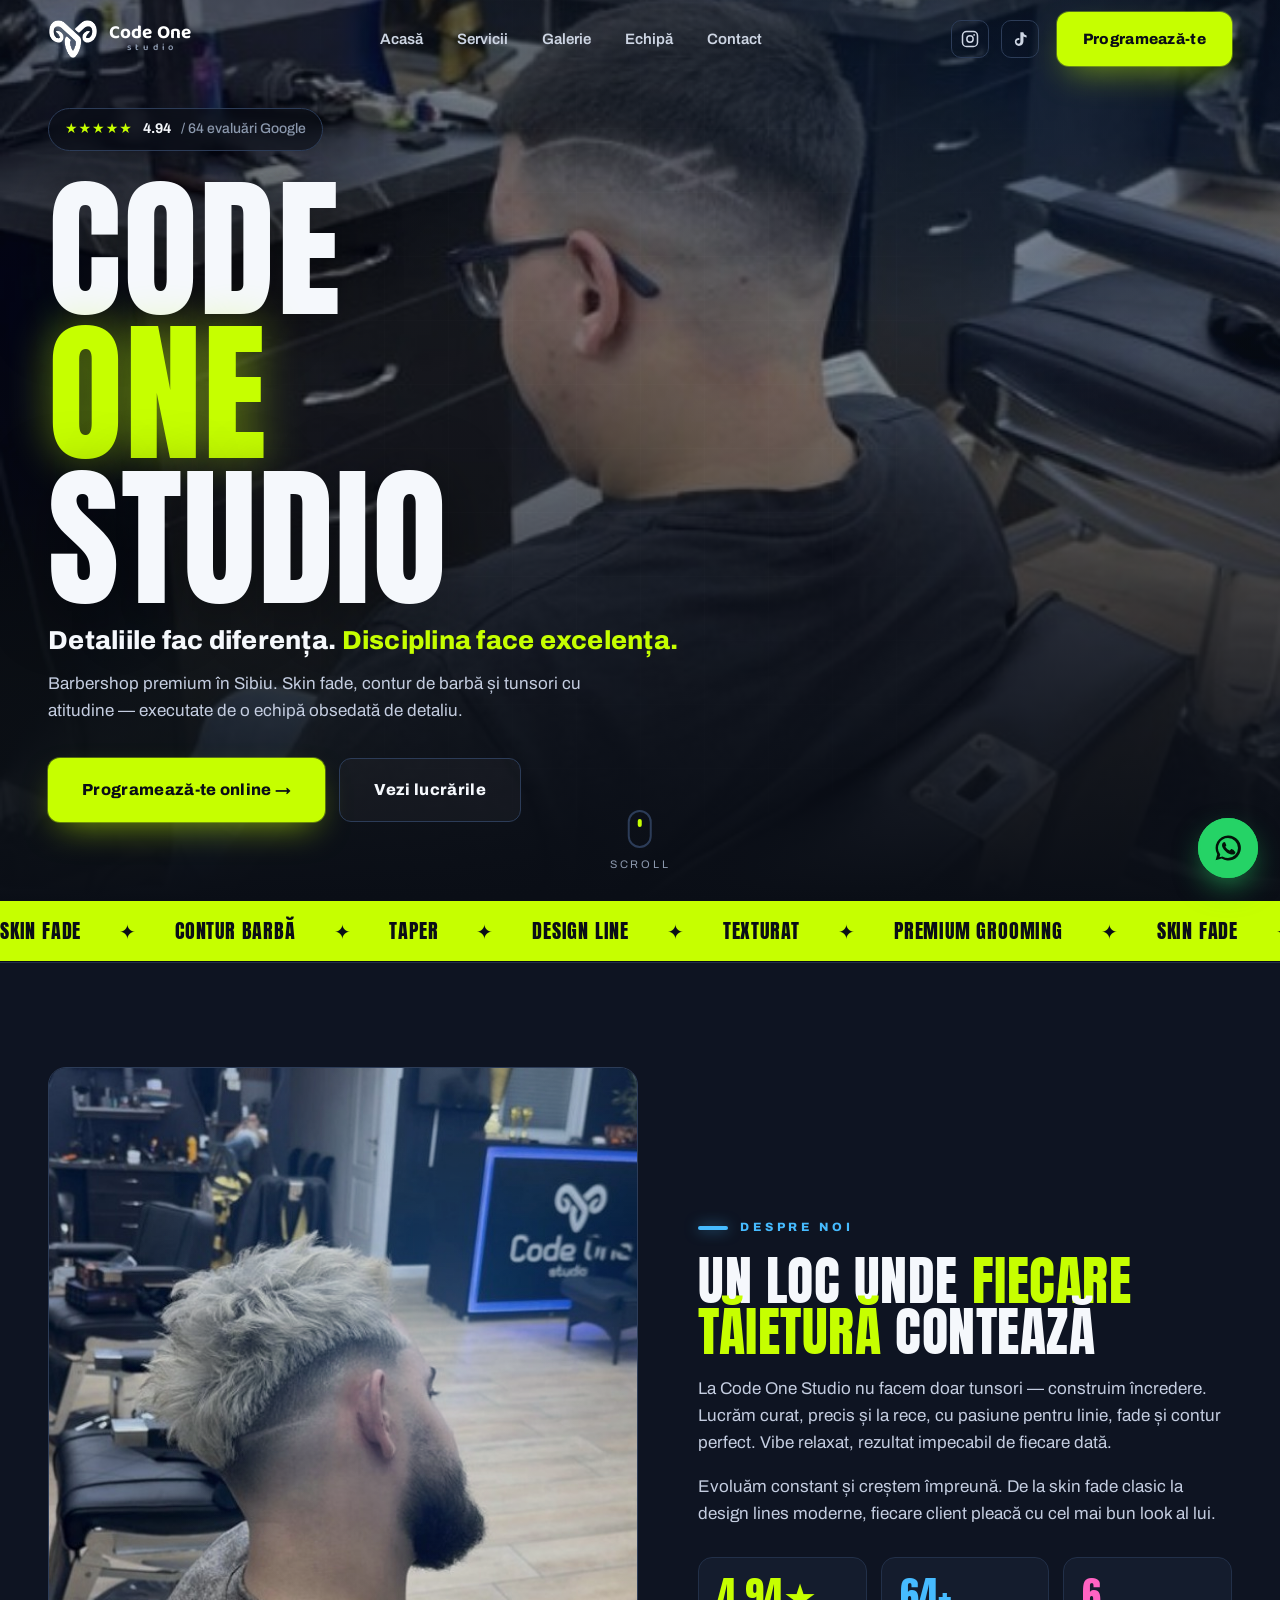
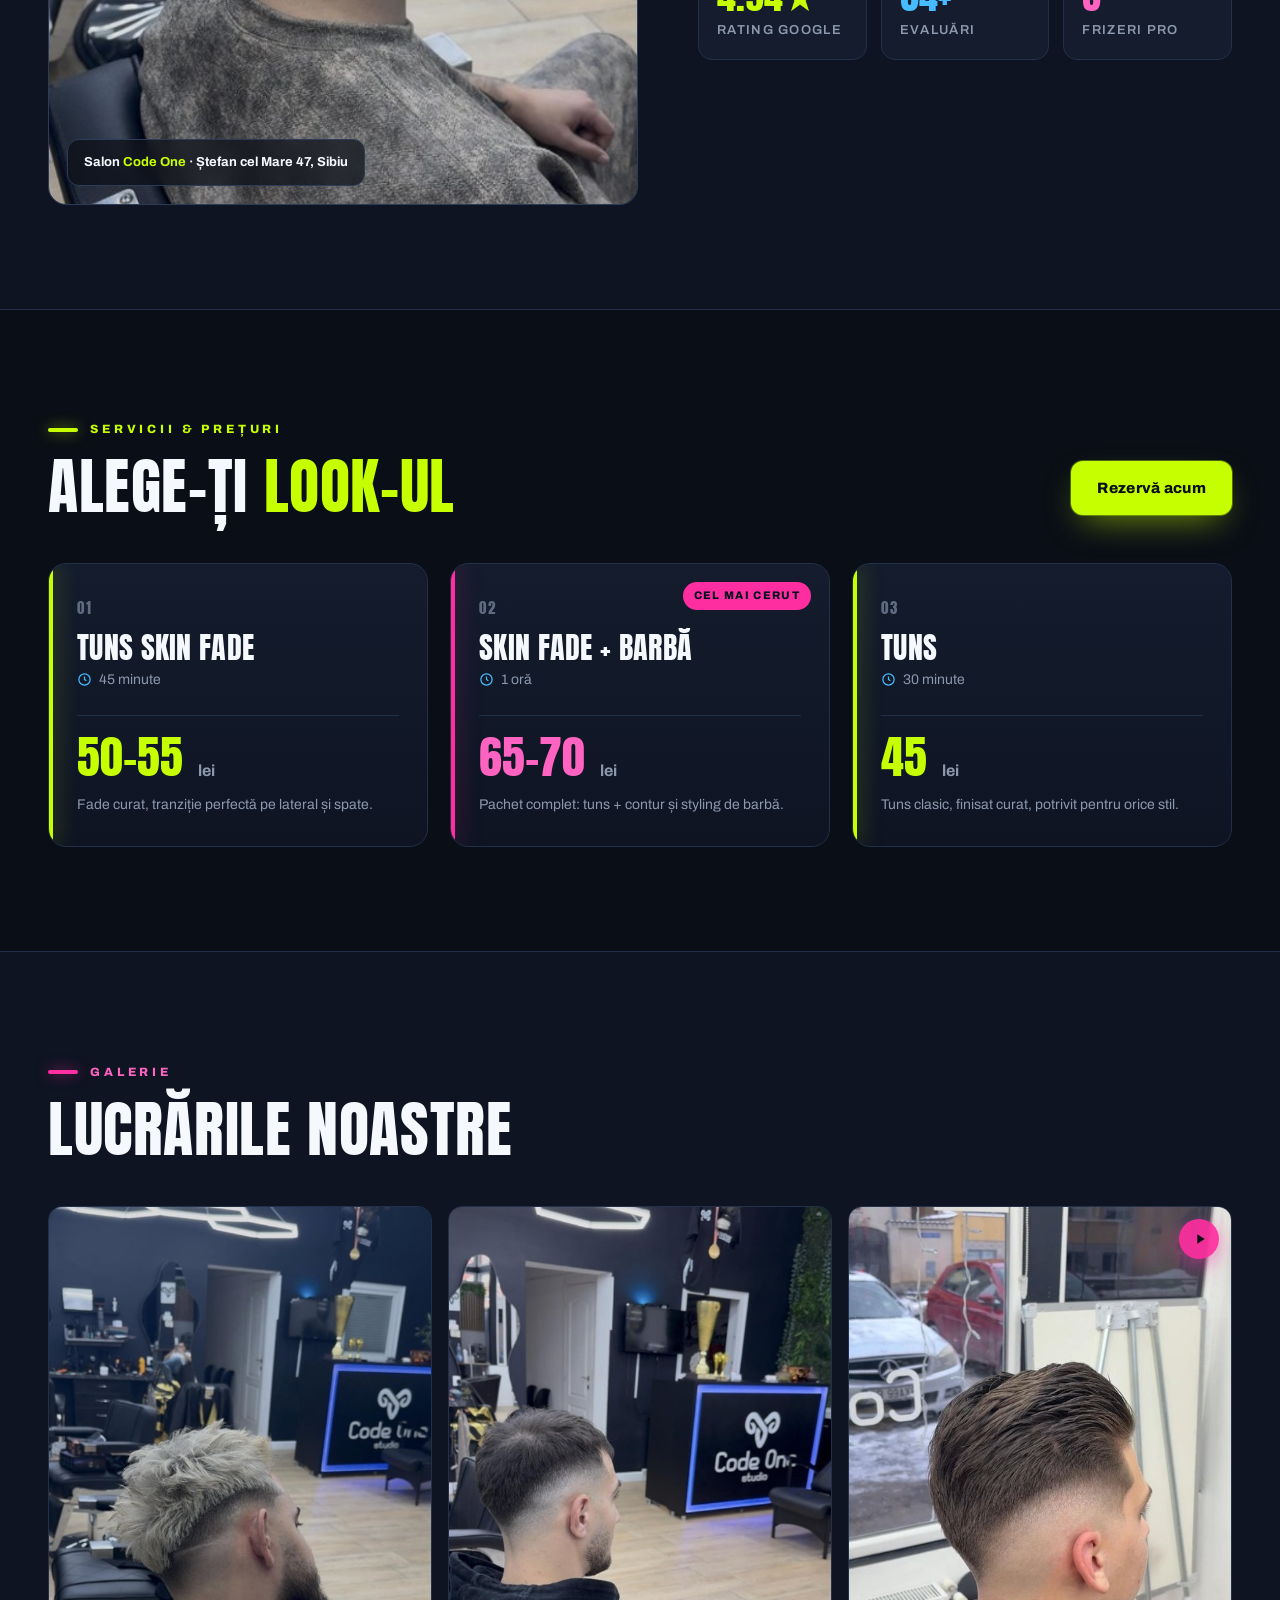
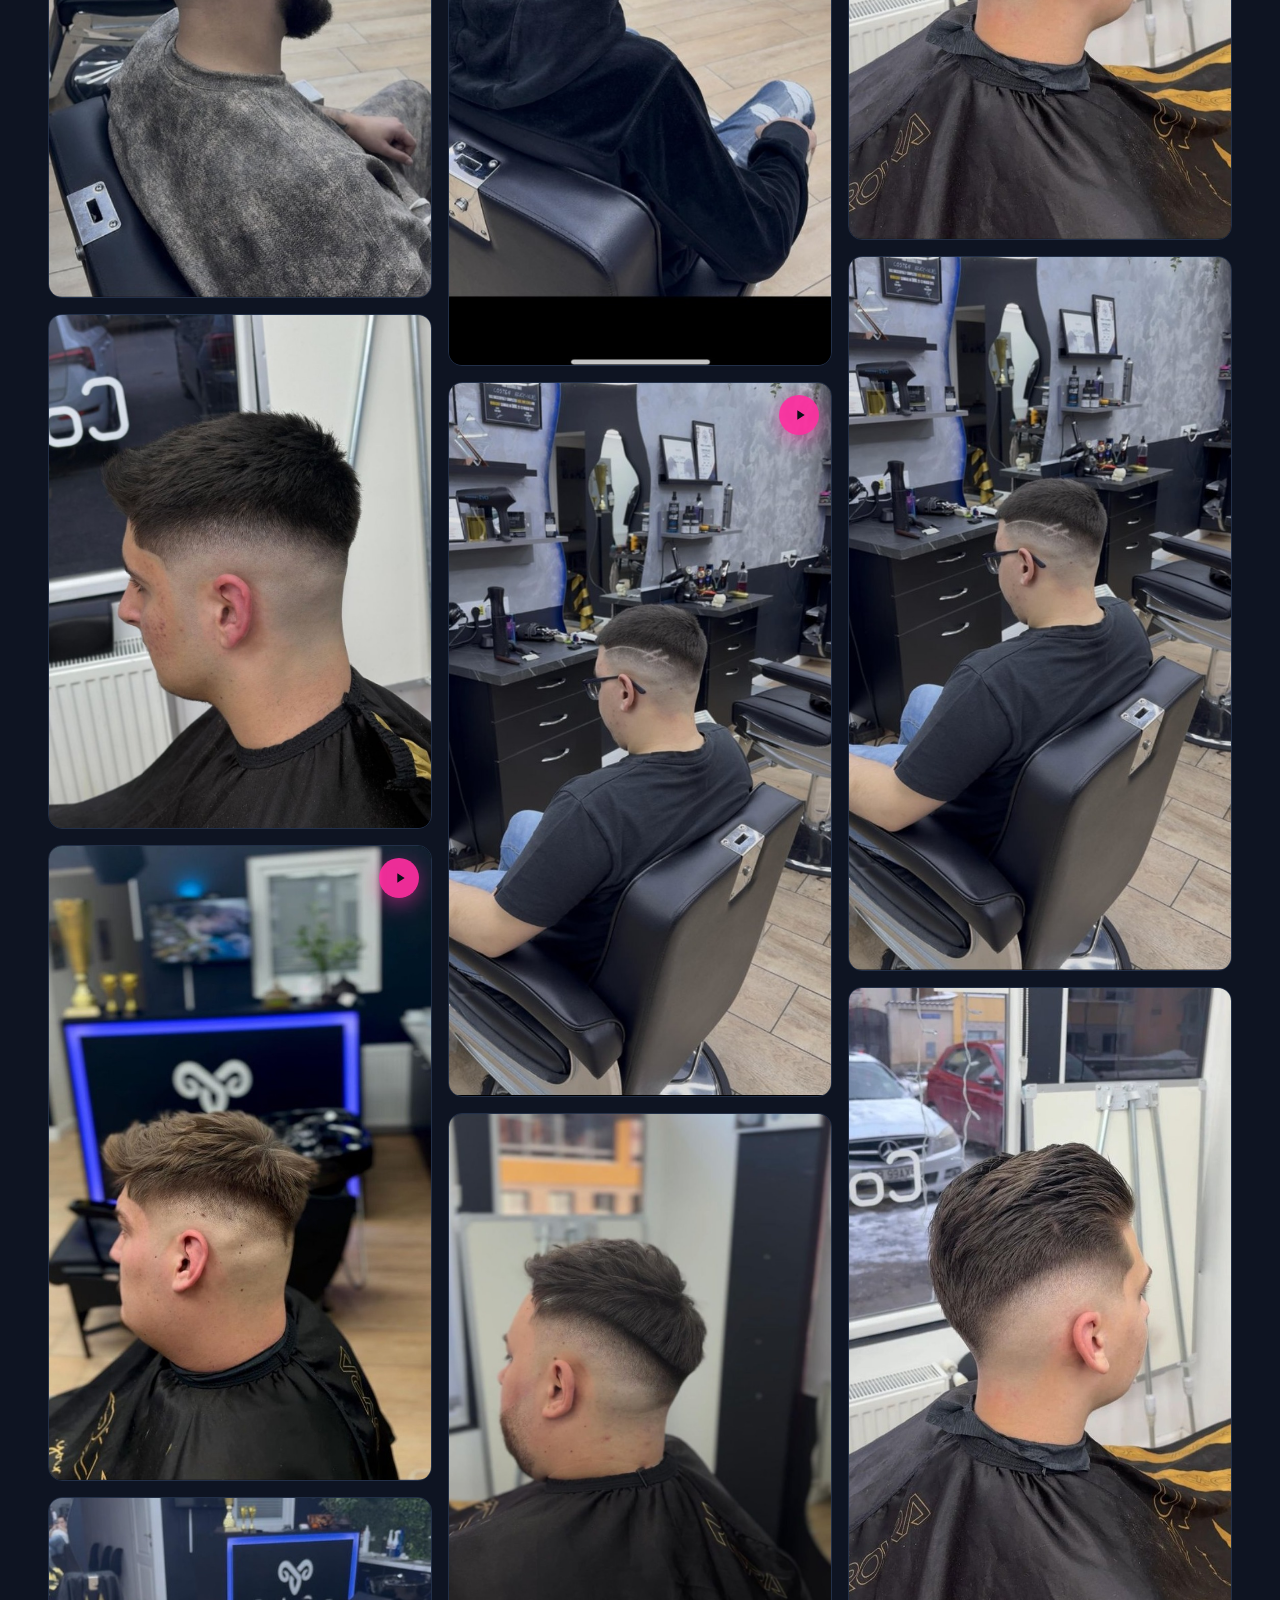
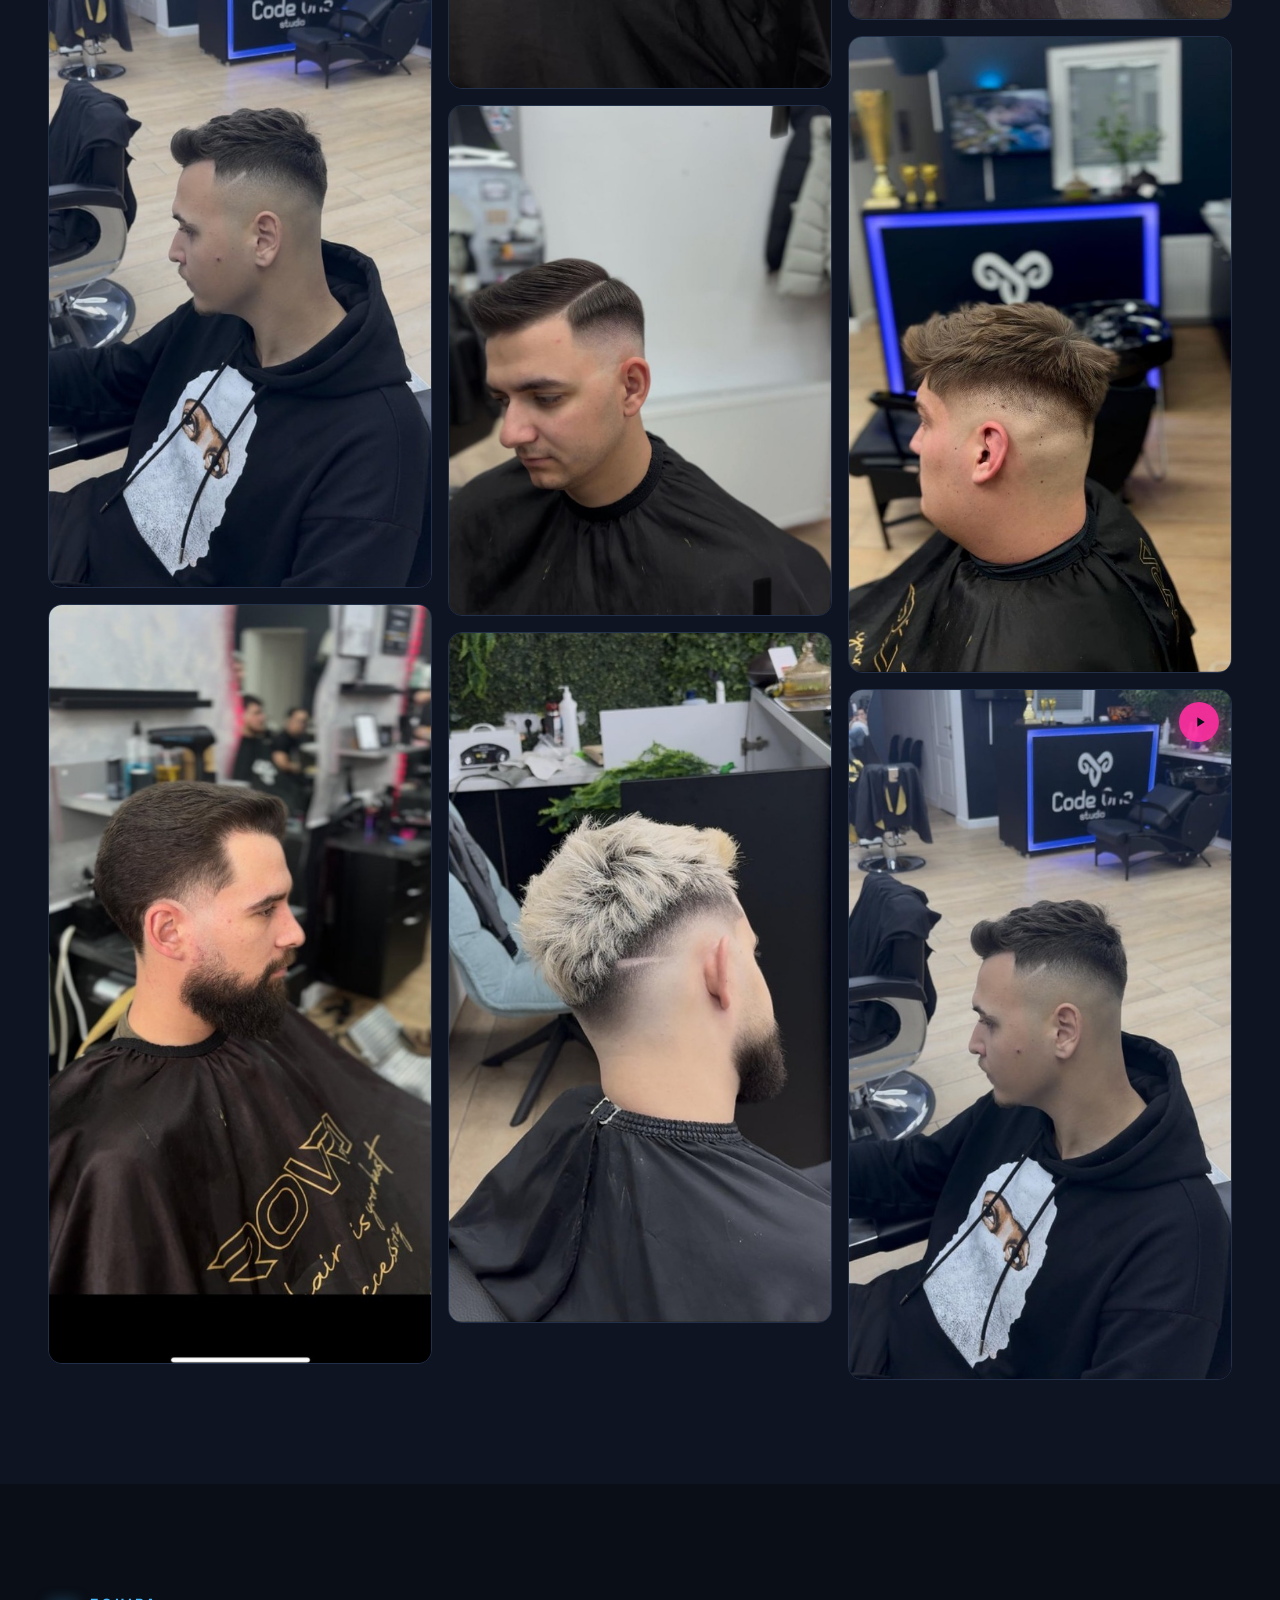
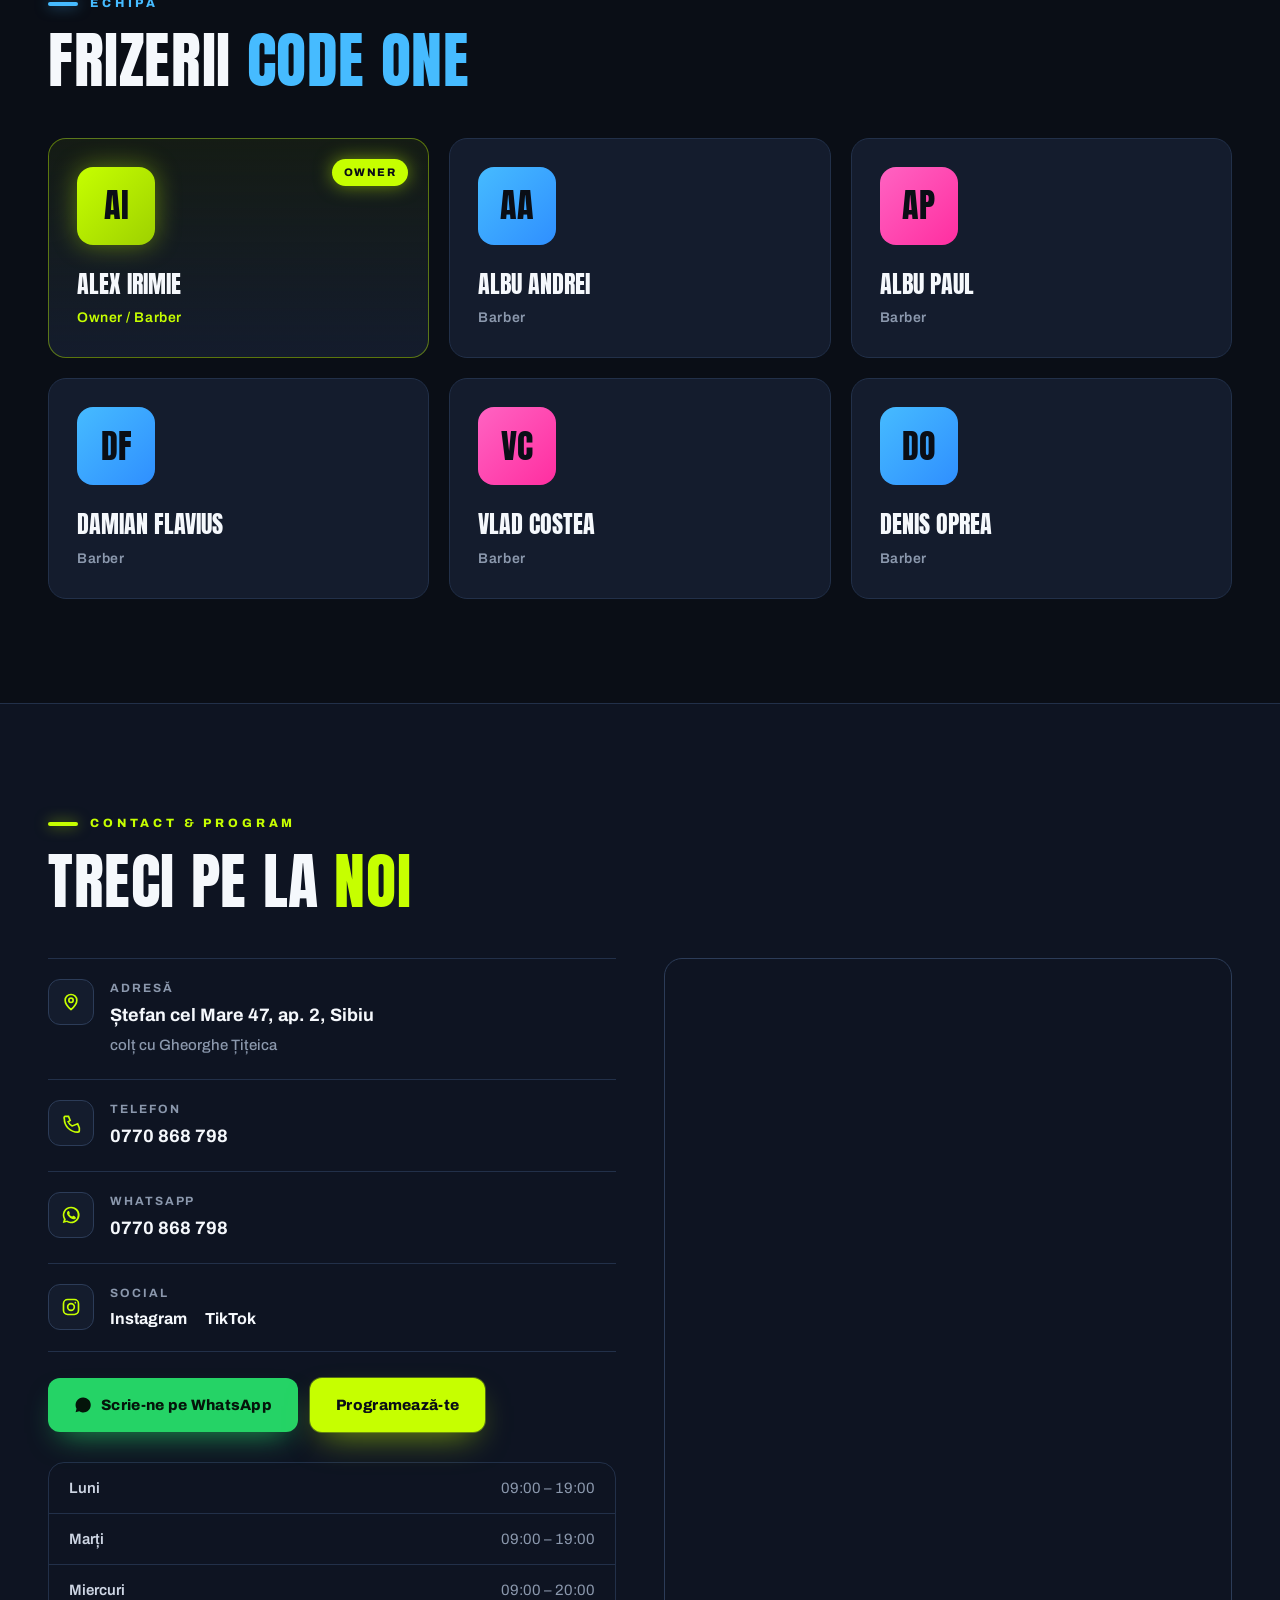
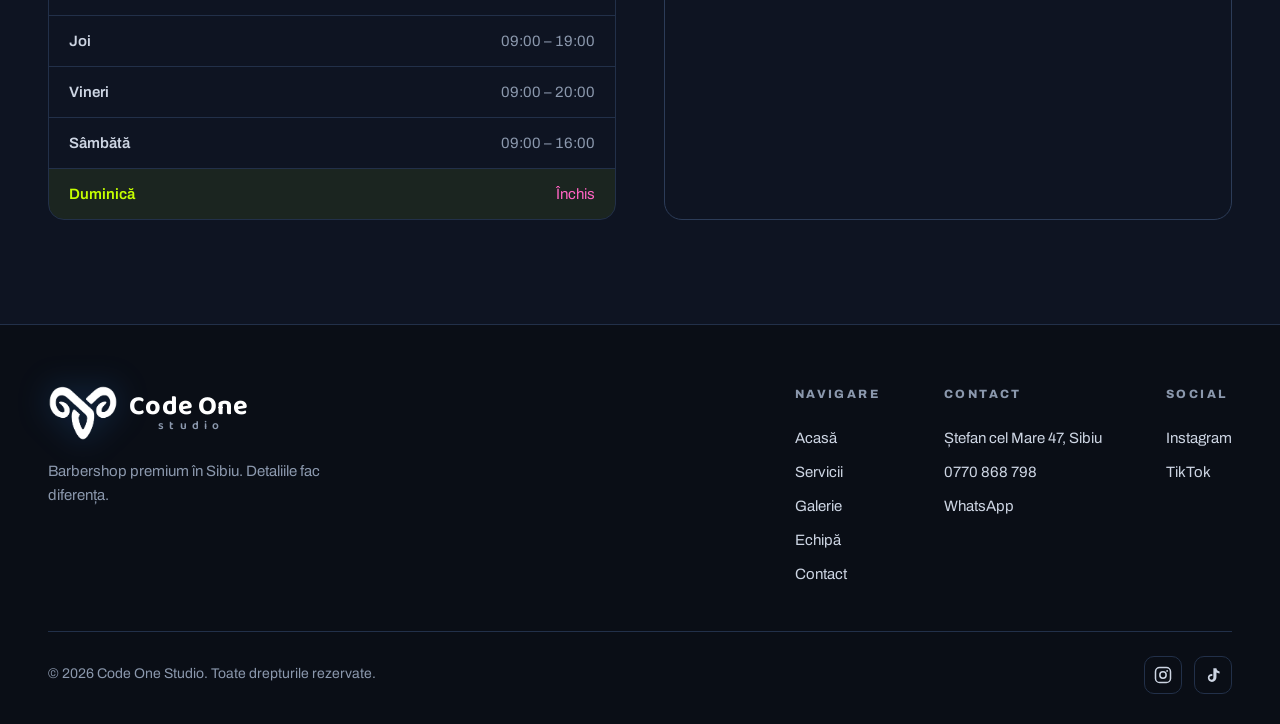
==== index.html @ 5fef4823 "Code One Studio — site de prezentare barbershop Sibiu Site static one-page (HTML/CSS/JS): hero video" ====
<!DOCTYPE html>
<html lang="ro">
<head>
<meta charset="UTF-8">
<meta name="viewport" content="width=device-width, initial-scale=1.0">
<title>Code One Studio — Frizerie Premium Sibiu</title>
<meta name="description" content="Code One Studio — barbershop premium în Sibiu. Skin fade, barbă, tunsori cu atitudine. Programează-te online. 4.94★ din 64 evaluări.">
<link rel="preconnect" href="https://fonts.googleapis.com">
<link rel="preconnect" href="https://fonts.gstatic.com" crossorigin>
<link href="https://fonts.googleapis.com/css2?family=Anton&family=Archivo:ital,wght@0,400;0,500;0,600;0,700;0,800;0,900;1,700&family=Baloo+2:wght@500;600;700;800&display=swap" rel="stylesheet">
<link rel="stylesheet" href="assets/styles.css">
</head>
<body>

<!-- ============ HEADER ============ -->
<header class="header" id="header">
  <div class="wrap bar">
    <a class="brand" href="#top" aria-label="Code One Studio">
      <img class="brand-sym" src="assets/logo_symbol.png" alt="Code One Studio">
      <span class="brand-word"><b>Code One</b><i>studio</i></span>
    </a>
    <nav class="nav">
      <a class="link" href="#top">Acasă</a>
      <a class="link" href="#servicii">Servicii</a>
      <a class="link" href="#galerie">Galerie</a>
      <a class="link" href="#echipa">Echipă</a>
      <a class="link" href="#contact">Contact</a>
    </nav>
    <div class="header-right">
      <div class="socials">
        <a href="https://www.instagram.com/codeone_studio/" target="_blank" rel="noopener" aria-label="Instagram"><svg viewBox="0 0 24 24" fill="none" stroke="currentColor" stroke-width="2"><rect x="2" y="2" width="20" height="20" rx="5.5"/><circle cx="12" cy="12" r="4.2"/><circle cx="17.5" cy="6.5" r="1.2" fill="currentColor" stroke="none"/></svg></a>
        <a href="https://www.tiktok.com/@code.one7" target="_blank" rel="noopener" aria-label="TikTok"><svg viewBox="0 0 24 24" fill="currentColor"><path d="M16.5 3c.4 2.4 1.9 4 4.3 4.2v2.7c-1.4.1-2.9-.3-4.2-1.1v6.3c0 3.6-2.6 6.1-6 6.1-3.1 0-5.5-2.3-5.5-5.4 0-3.2 2.6-5.5 6-5.2v2.8c-.4-.1-.9-.2-1.3-.2-1.4 0-2.4 1-2.4 2.5 0 1.5 1.1 2.5 2.5 2.5 1.6 0 2.6-1.1 2.6-3V3h3.5z"/></svg></a>
      </div>
      <a class="btn btn-lime" href="#contact" data-booking>Programează-te</a>
    </div>
    <button class="burger" id="burger" aria-label="Meniu"><span></span><span></span><span></span></button>
  </div>
</header>

<!-- mobile drawer -->
<div class="scrim" id="scrim"></div>
<aside class="mobile-menu" id="mobileMenu">
  <a class="mlink" href="#top">Acasă</a>
  <a class="mlink" href="#servicii">Servicii</a>
  <a class="mlink" href="#galerie">Galerie</a>
  <a class="mlink" href="#echipa">Echipă</a>
  <a class="mlink" href="#contact">Contact</a>
  <a class="btn btn-lime btn-lg" href="#contact" data-booking>Programează-te</a>
  <div class="mobile-soc socials">
    <a href="https://www.instagram.com/codeone_studio/" target="_blank" rel="noopener" aria-label="Instagram"><svg viewBox="0 0 24 24" fill="none" stroke="currentColor" stroke-width="2"><rect x="2" y="2" width="20" height="20" rx="5.5"/><circle cx="12" cy="12" r="4.2"/><circle cx="17.5" cy="6.5" r="1.2" fill="currentColor" stroke="none"/></svg></a>
    <a href="https://www.tiktok.com/@code.one7" target="_blank" rel="noopener" aria-label="TikTok"><svg viewBox="0 0 24 24" fill="currentColor"><path d="M16.5 3c.4 2.4 1.9 4 4.3 4.2v2.7c-1.4.1-2.9-.3-4.2-1.1v6.3c0 3.6-2.6 6.1-6 6.1-3.1 0-5.5-2.3-5.5-5.4 0-3.2 2.6-5.5 6-5.2v2.8c-.4-.1-.9-.2-1.3-.2-1.4 0-2.4 1-2.4 2.5 0 1.5 1.1 2.5 2.5 2.5 1.6 0 2.6-1.1 2.6-3V3h3.5z"/></svg></a>
  </div>
</aside>

<!-- ============ HERO ============ -->
<section class="hero" id="top" data-screen-label="Hero">
  <video class="hero-video" autoplay muted loop playsinline poster="assets/img/work_05.jpg" data-vsrc="assets/video/clip_02.mp4"></video>
  <div class="hero-overlay"></div>
  <div class="hero-grid"></div>
  <div class="hero-inner wrap">
    <div class="chip-rating reveal">
      <span class="stars">★★★★★</span> 4.94 <span class="muted">/ 64 evaluări Google</span>
    </div>
    <h1 class="reveal d1"><span class="blk">Code</span><span class="blk one">One</span><span class="blk">Studio</span></h1>
    <p class="slogan reveal d2">Detaliile fac diferența. <span class="acid">Disciplina face excelența.</span></p>
    <p class="sub reveal d2">Barbershop premium în Sibiu. Skin fade, contur de barbă și tunsori cu atitudine — executate de o echipă obsedată de detaliu.</p>
    <div class="cta-row reveal d3">
      <a class="btn btn-lime btn-lg" href="#contact" data-booking>Programează-te online →</a>
      <a class="btn btn-ghost btn-lg" href="#galerie">Vezi lucrările</a>
    </div>
  </div>
  <div class="scroll-cue"><div class="mouse"><i></i></div>Scroll</div>
</section>

<!-- ============ MARQUEE ============ -->
<div class="marquee" aria-hidden="true">
  <div class="track">
    <span>Skin Fade</span><span>Contur Barbă</span><span>Taper</span><span>Design Line</span><span>Texturat</span><span>Premium Grooming</span>
    <span>Skin Fade</span><span>Contur Barbă</span><span>Taper</span><span>Design Line</span><span>Texturat</span><span>Premium Grooming</span>
  </div>
</div>

<!-- ============ DESPRE ============ -->
<section class="section about" id="despre" data-screen-label="Despre">
  <div class="wrap about-grid">
    <div class="about-media reveal">
      <img src="assets/img/work_01.jpg" alt="Interior Code One Studio cu sigla luminată">
      <div class="glow"></div>
      <div class="badge">Salon <b>Code One</b> · Ștefan cel Mare 47, Sibiu</div>
    </div>
    <div class="about-text">
      <div class="eyebrow blue reveal">Despre noi</div>
      <h2 class="reveal">Un loc unde <span style="color:var(--lime)">fiecare tăietură</span> contează</h2>
      <p class="reveal d1">La Code One Studio nu facem doar tunsori — construim încredere. Lucrăm curat, precis și la rece, cu pasiune pentru linie, fade și contur perfect. Vibe relaxat, rezultat impecabil de fiecare dată.</p>
      <p class="reveal d1">Evoluăm constant și creștem împreună. De la skin fade clasic la design lines moderne, fiecare client pleacă cu cel mai bun look al lui.</p>
      <div class="stats reveal d2">
        <div class="stat"><div class="num">4.94★</div><div class="lab">Rating Google</div></div>
        <div class="stat"><div class="num">64+</div><div class="lab">Evaluări</div></div>
        <div class="stat"><div class="num">6</div><div class="lab">Frizeri pro</div></div>
      </div>
    </div>
  </div>
</section>

<!-- ============ SERVICII ============ -->
<section class="section" id="servicii" data-screen-label="Servicii">
  <div class="wrap">
    <div class="svc-head">
      <div>
        <div class="eyebrow reveal">Servicii &amp; prețuri</div>
        <h2 class="section-title reveal">Alege-ți <span class="hl">look-ul</span></h2>
      </div>
      <a class="btn btn-lime reveal d1" href="#contact" data-booking>Rezervă acum</a>
    </div>
    <div class="svc-grid">
      <div class="svc-card reveal">
        <div class="idx">01</div>
        <h3>Tuns Skin Fade</h3>
        <div class="dur"><svg viewBox="0 0 24 24" fill="none" stroke="currentColor" stroke-width="2"><circle cx="12" cy="12" r="9"/><path d="M12 7v5l3 2"/></svg> 45 minute</div>
        <div class="divider"></div>
        <div class="price">50–55 <small>lei</small></div>
        <p class="tagline">Fade curat, tranziție perfectă pe lateral și spate.</p>
      </div>
      <div class="svc-card feat reveal d1">
        <div class="feat-badge">Cel mai cerut</div>
        <div class="idx">02</div>
        <h3>Skin Fade + Barbă</h3>
        <div class="dur"><svg viewBox="0 0 24 24" fill="none" stroke="currentColor" stroke-width="2"><circle cx="12" cy="12" r="9"/><path d="M12 7v5l3 2"/></svg> 1 oră</div>
        <div class="divider"></div>
        <div class="price">65–70 <small>lei</small></div>
        <p class="tagline">Pachet complet: tuns + contur și styling de barbă.</p>
      </div>
      <div class="svc-card reveal d2">
        <div class="idx">03</div>
        <h3>Tuns</h3>
        <div class="dur"><svg viewBox="0 0 24 24" fill="none" stroke="currentColor" stroke-width="2"><circle cx="12" cy="12" r="9"/><path d="M12 7v5l3 2"/></svg> 30 minute</div>
        <div class="divider"></div>
        <div class="price">45 <small>lei</small></div>
        <p class="tagline">Tuns clasic, finisat curat, potrivit pentru orice stil.</p>
      </div>
    </div>
  </div>
</section>

<!-- ============ GALERIE ============ -->
<section class="section gallery" id="galerie" data-screen-label="Galerie">
  <div class="wrap">
    <div class="eyebrow pink reveal">Galerie</div>
    <h2 class="section-title reveal" style="margin-bottom:48px;">LUCRĂRILE NOASTRE</h2>
    <div class="gal-grid" id="galGrid">
      <!-- items injected by app.js -->
    </div>
  </div>
</section>

<!-- ============ ECHIPA ============ -->
<section class="section" id="echipa" data-screen-label="Echipa">
  <div class="wrap">
    <div class="eyebrow blue reveal">Echipa</div>
    <h2 class="section-title reveal" style="margin-bottom:48px;">Frizerii <span class="hl-b">Code One</span></h2>
    <div class="team-grid">
      <div class="member owner reveal">
        <div class="owner-badge">Owner</div>
        <div class="avatar">AI</div>
        <div class="name">Alex Irimie</div>
        <div class="role">Owner / Barber</div>
      </div>
      <div class="member reveal d1"><div class="avatar">AA</div><div class="name">Albu Andrei</div><div class="role">Barber</div></div>
      <div class="member reveal d2"><div class="avatar">AP</div><div class="name">Albu Paul</div><div class="role">Barber</div></div>
      <div class="member reveal"><div class="avatar">DF</div><div class="name">Damian Flavius</div><div class="role">Barber</div></div>
      <div class="member reveal d1"><div class="avatar">VC</div><div class="name">Vlad Costea</div><div class="role">Barber</div></div>
      <div class="member reveal d2"><div class="avatar">DO</div><div class="name">Denis Oprea</div><div class="role">Barber</div></div>
    </div>
  </div>
</section>

<!-- ============ CONTACT ============ -->
<section class="section contact" id="contact" data-screen-label="Contact">
  <div class="wrap">
    <div class="eyebrow reveal">Contact &amp; program</div>
    <h2 class="section-title reveal" style="margin-bottom:48px;">Treci pe la <span class="hl">noi</span></h2>
    <div class="contact-grid">
      <div class="contact-info">
        <div class="row reveal">
          <div class="ico"><svg viewBox="0 0 24 24" fill="none" stroke="currentColor" stroke-width="2"><path d="M12 21s7-5.5 7-11a7 7 0 1 0-14 0c0 5.5 7 11 7 11z"/><circle cx="12" cy="10" r="2.6"/></svg></div>
          <div><div class="lab">Adresă</div><div class="val">Ștefan cel Mare 47, ap. 2, Sibiu<br><span style="font-weight:500;color:var(--muted);font-size:15px">colț cu Gheorghe Țițeica</span></div></div>
        </div>
        <div class="row reveal">
          <div class="ico"><svg viewBox="0 0 24 24" fill="none" stroke="currentColor" stroke-width="2"><path d="M5 4h4l2 5-2.5 1.5a11 11 0 0 0 5 5L20 13l2 5v3a2 2 0 0 1-2 2A16 16 0 0 1 4 7a2 2 0 0 1 1-3z"/></svg></div>
          <div><div class="lab">Telefon</div><div class="val"><a href="tel:0770868798">0770 868 798</a></div></div>
        </div>
        <div class="row reveal">
          <div class="ico"><svg viewBox="0 0 24 24" fill="currentColor"><path d="M12 2a10 10 0 0 0-8.6 15l-1.3 4.7 4.8-1.3A10 10 0 1 0 12 2zm0 2a8 8 0 0 1 0 16 8 8 0 0 1-4.1-1.1l-.3-.2-2.4.6.6-2.3-.2-.3A8 8 0 0 1 12 4zm4.5 9.6c-.2-.1-1.4-.7-1.6-.8s-.4-.1-.5.1l-.7.9c-.1.1-.2.2-.5.1a6.5 6.5 0 0 1-3.2-2.8c-.2-.4.2-.4.6-1.2.1-.1 0-.3 0-.4l-.8-1.8c-.2-.5-.4-.4-.5-.4h-.5a1 1 0 0 0-.7.3 3 3 0 0 0-.9 2.2c0 1.3 1 2.6 1.1 2.7s1.9 2.9 4.6 4c1.7.7 2.4.8 3.2.7.5-.1 1.4-.6 1.6-1.1s.2-1 .1-1.1l-.4-.3z"/></svg></div>
          <div><div class="lab">WhatsApp</div><div class="val"><a href="https://wa.me/40770868798" target="_blank" rel="noopener">0770 868 798</a></div></div>
        </div>
        <div class="row reveal">
          <div class="ico"><svg viewBox="0 0 24 24" fill="none" stroke="currentColor" stroke-width="2"><rect x="3" y="3" width="18" height="18" rx="5"/><circle cx="12" cy="12" r="4"/><circle cx="17.2" cy="6.8" r="1" fill="currentColor" stroke="none"/></svg></div>
          <div><div class="lab">Social</div><div class="val" style="display:flex;gap:18px;font-size:16px"><a href="https://www.instagram.com/codeone_studio/" target="_blank" rel="noopener">Instagram</a><a href="https://www.tiktok.com/@code.one7" target="_blank" rel="noopener">TikTok</a></div></div>
        </div>
        <div class="contact-cta reveal">
          <a class="btn btn-wa" href="https://wa.me/40770868798" target="_blank" rel="noopener">
            <svg viewBox="0 0 24 24" fill="currentColor"><path d="M12 2a10 10 0 0 0-8.6 15l-1.3 4.7 4.8-1.3A10 10 0 1 0 12 2z"/></svg>
            Scrie-ne pe WhatsApp
          </a>
          <a class="btn btn-lime" href="#contact" data-booking>Programează-te</a>
        </div>

        <div class="hours reveal" id="hours">
          <div class="hrow" data-day="1"><span class="d">Luni</span><span class="h">09:00 – 19:00</span></div>
          <div class="hrow" data-day="2"><span class="d">Marți</span><span class="h">09:00 – 19:00</span></div>
          <div class="hrow" data-day="3"><span class="d">Miercuri</span><span class="h">09:00 – 20:00</span></div>
          <div class="hrow" data-day="4"><span class="d">Joi</span><span class="h">09:00 – 19:00</span></div>
          <div class="hrow" data-day="5"><span class="d">Vineri</span><span class="h">09:00 – 20:00</span></div>
          <div class="hrow" data-day="6"><span class="d">Sâmbătă</span><span class="h">09:00 – 16:00</span></div>
          <div class="hrow closed" data-day="0"><span class="d">Duminică</span><span class="h">Închis</span></div>
        </div>
      </div>

      <div class="map-wrap reveal">
        <iframe
          src="https://www.google.com/maps?q=Strada+Stefan+cel+Mare+47+Sibiu&output=embed"
          loading="lazy" referrerpolicy="no-referrer-when-downgrade"
          title="Hartă Code One Studio"></iframe>
      </div>
    </div>
  </div>
</section>

<!-- ============ FOOTER ============ -->
<footer class="footer" data-screen-label="Footer">
  <div class="wrap">
    <div class="footer-top">
      <div>
        <a class="brand lg" href="#top"><img class="brand-sym" src="assets/logo_symbol.png" alt="Code One Studio"><span class="brand-word"><b>Code One</b><i>studio</i></span></a>
        <p style="color:var(--muted);max-width:300px;margin-top:18px;font-size:15px">Barbershop premium în Sibiu. Detaliile fac diferența.</p>
      </div>
      <div class="footer-cols">
        <div class="fcol">
          <h5>Navigare</h5>
          <a href="#top">Acasă</a>
          <a href="#servicii">Servicii</a>
          <a href="#galerie">Galerie</a>
          <a href="#echipa">Echipă</a>
          <a href="#contact">Contact</a>
        </div>
        <div class="fcol">
          <h5>Contact</h5>
          <a href="https://maps.google.com/?q=Stefan+cel+Mare+47+Sibiu" target="_blank" rel="noopener">Ștefan cel Mare 47, Sibiu</a>
          <a href="tel:0770868798">0770 868 798</a>
          <a href="https://wa.me/40770868798" target="_blank" rel="noopener">WhatsApp</a>
        </div>
        <div class="fcol">
          <h5>Social</h5>
          <a href="https://www.instagram.com/codeone_studio/" target="_blank" rel="noopener">Instagram</a>
          <a href="https://www.tiktok.com/@code.one7" target="_blank" rel="noopener">TikTok</a>
        </div>
      </div>
    </div>
    <div class="footer-bottom">
      <div>© <span id="year">2026</span> Code One Studio. Toate drepturile rezervate.</div>
      <div class="socials">
        <a href="https://www.instagram.com/codeone_studio/" target="_blank" rel="noopener" aria-label="Instagram"><svg viewBox="0 0 24 24" fill="none" stroke="currentColor" stroke-width="2"><rect x="2" y="2" width="20" height="20" rx="5.5"/><circle cx="12" cy="12" r="4.2"/><circle cx="17.5" cy="6.5" r="1.2" fill="currentColor" stroke="none"/></svg></a>
        <a href="https://www.tiktok.com/@code.one7" target="_blank" rel="noopener" aria-label="TikTok"><svg viewBox="0 0 24 24" fill="currentColor"><path d="M16.5 3c.4 2.4 1.9 4 4.3 4.2v2.7c-1.4.1-2.9-.3-4.2-1.1v6.3c0 3.6-2.6 6.1-6 6.1-3.1 0-5.5-2.3-5.5-5.4 0-3.2 2.6-5.5 6-5.2v2.8c-.4-.1-.9-.2-1.3-.2-1.4 0-2.4 1-2.4 2.5 0 1.5 1.1 2.5 2.5 2.5 1.6 0 2.6-1.1 2.6-3V3h3.5z"/></svg></a>
      </div>
    </div>
  </div>
</footer>

<!-- floating whatsapp -->
<a class="fab" href="https://wa.me/40770868798" target="_blank" rel="noopener" aria-label="WhatsApp">
  <svg viewBox="0 0 24 24" fill="currentColor"><path d="M12 2a10 10 0 0 0-8.6 15l-1.3 4.7 4.8-1.3A10 10 0 1 0 12 2zm0 2a8 8 0 0 1 0 16 8 8 0 0 1-4.1-1.1l-.3-.2-2.4.6.6-2.3-.2-.3A8 8 0 0 1 12 4zm4.5 9.6c-.2-.1-1.4-.7-1.6-.8s-.4-.1-.5.1l-.7.9c-.1.1-.2.2-.5.1a6.5 6.5 0 0 1-3.2-2.8c-.2-.4.2-.4.6-1.2.1-.1 0-.3 0-.4l-.8-1.8c-.2-.5-.4-.4-.5-.4h-.5a1 1 0 0 0-.7.3 3 3 0 0 0-.9 2.2c0 1.3 1 2.6 1.1 2.7s1.9 2.9 4.6 4c1.7.7 2.4.8 3.2.7.5-.1 1.4-.6 1.6-1.1s.2-1 .1-1.1l-.4-.3z"/></svg>
</a>

<!-- ============ BOOKING MODAL ============ -->
<div class="bk-overlay" id="bkOverlay">
  <div class="bk-modal" role="dialog" aria-modal="true" aria-label="Programare">
    <button class="bk-close" id="bkClose" aria-label="Închide">✕</button>
    <div class="bk-head">
      <div class="eyebrow">Programare rapidă</div>
      <h3>Programează-te</h3>
      <p>Alege frizerul și serviciul — îți trimitem cererea direct pe WhatsApp.</p>
    </div>

    <label class="bk-field">
      <span class="bk-lab">1 · Alege frizerul</span>
      <div class="bk-select">
        <select id="bkBarber">
          <option value="" disabled selected>Selectează frizerul…</option>
          <option value="Alex Irimie (Owner)">Alex Irimie — Owner</option>
          <option value="Albu Andrei">Albu Andrei</option>
          <option value="Albu Paul">Albu Paul</option>
          <option value="Damian Flavius">Damian Flavius</option>
          <option value="Vlad Costea">Vlad Costea</option>
          <option value="Denis Oprea">Denis Oprea</option>
          <option value="Oricare frizer disponibil">Oricare frizer disponibil</option>
        </select>
        <svg viewBox="0 0 24 24" fill="none" stroke="currentColor" stroke-width="2.4"><path d="M6 9l6 6 6-6"/></svg>
      </div>
    </label>

    <label class="bk-field">
      <span class="bk-lab">2 · Alege serviciul</span>
      <div class="bk-select">
        <select id="bkService">
          <option value="" disabled selected>Selectează serviciul…</option>
          <option value="Tuns Skin Fade" data-price="50–55 lei" data-dur="45 min">Tuns Skin Fade</option>
          <option value="Skin Fade + Barbă" data-price="65–70 lei" data-dur="1 oră">Skin Fade + Barbă</option>
          <option value="Tuns" data-price="45 lei" data-dur="30 min">Tuns</option>
        </select>
        <svg viewBox="0 0 24 24" fill="none" stroke="currentColor" stroke-width="2.4"><path d="M6 9l6 6 6-6"/></svg>
      </div>
    </label>

    <div class="bk-field-row">
      <label class="bk-field">
        <span class="bk-lab">3 · Data</span>
        <div class="bk-select">
          <input type="date" id="bkDate" aria-label="Alege data">
        </div>
      </label>
      <label class="bk-field">
        <span class="bk-lab">4 · Ora</span>
        <div class="bk-select">
          <select id="bkTime">
            <option value="" disabled selected>Alege ora…</option>
          </select>
          <svg viewBox="0 0 24 24" fill="none" stroke="currentColor" stroke-width="2.4"><path d="M6 9l6 6 6-6"/></svg>
        </div>
      </label>
    </div>

    <div class="bk-summary">
      <div class="bk-row"><span>Programare</span><b id="bkWhen">—</b></div>
      <div class="bk-row"><span>Durată estimată</span><b id="bkDur">—</b></div>
      <div class="bk-row total"><span>Preț</span><b id="bkAmt">—</b></div>
    </div>

    <a class="btn btn-wa bk-send" id="bkSend" href="https://wa.me/40770868798" target="_blank" rel="noopener">
      <svg viewBox="0 0 24 24" fill="currentColor"><path d="M12 2a10 10 0 0 0-8.6 15l-1.3 4.7 4.8-1.3A10 10 0 1 0 12 2z"/></svg>
      Trimite cererea pe WhatsApp
    </a>
    <p class="bk-note">Preferi telefonic? Sună la <a href="tel:0770868798">0770 868 798</a></p>
  </div>
</div>

<!-- lightbox -->
<div class="lightbox" id="lightbox">
  <button class="lb-nav lb-prev" id="lbPrev" aria-label="Anterior">‹</button>
  <div class="stage" id="lbStage"></div>
  <button class="lb-nav lb-next" id="lbNext" aria-label="Următor">›</button>
  <button class="lb-close" id="lbClose" aria-label="Închide">✕</button>
</div>

<script src="assets/app.js"></script>
</body>
</html>
---- assets/styles.css ----
/* ============================================================
   CODE ONE STUDIO — Barbershop Sibiu
   Acid green + electric blue + neon pink on navy/grunge
   ============================================================ */
:root{
  --bg:#0A0E16;
  --bg-2:#0E1422;
  --surface:#111829;
  --card:#141C2D;
  --card-2:#182236;
  --line:#223049;
  --line-2:#2C3C58;
  --lime:#C6FF00;
  --lime-deep:#9ED100;
  --blue:#2F8FFF;
  --blue-glow:#46BBFF;
  --pink:#FF2EA0;
  --pink-glow:#FF63C2;
  --white:#F5F8FC;
  --muted:#8B98AD;
  --muted-2:#5E6B81;
  --maxw:1240px;
  --ease:cubic-bezier(.22,.61,.36,1);
}

*{box-sizing:border-box;margin:0;padding:0;}
html{scroll-behavior:smooth;scroll-padding-top:84px;}
body{
  font-family:'Archivo',system-ui,sans-serif;
  background:var(--bg);
  color:var(--white);
  line-height:1.6;
  -webkit-font-smoothing:antialiased;
  overflow-x:hidden;
}
/* subtle concrete/grunge grain over the whole page */
body::before{
  content:"";position:fixed;inset:0;pointer-events:none;z-index:1;opacity:.05;mix-blend-mode:overlay;
  background-image:url("data:image/svg+xml,%3Csvg xmlns='http://www.w3.org/2000/svg' width='220' height='220'%3E%3Cfilter id='n'%3E%3CfeTurbulence type='fractalNoise' baseFrequency='0.85' numOctaves='2' stitchTiles='stitch'/%3E%3C/filter%3E%3Crect width='100%25' height='100%25' filter='url(%23n)'/%3E%3C/svg%3E");
}
img{display:block;max-width:100%;}
a{color:inherit;text-decoration:none;}
ul{list-style:none;}
::selection{background:var(--lime);color:#0A0E16;}

h1,h2,h3,.display{font-family:'Anton',sans-serif;font-weight:400;text-transform:uppercase;letter-spacing:.01em;line-height:.94;}

.wrap{max-width:var(--maxw);margin:0 auto;padding:0 28px;}
.section{position:relative;z-index:2;padding:104px 0;}

/* ---------- section eyebrow ---------- */
.eyebrow{display:inline-flex;align-items:center;gap:12px;font-family:'Archivo';font-weight:800;font-size:12px;letter-spacing:.32em;text-transform:uppercase;color:var(--lime);margin-bottom:18px;}
.eyebrow::before{content:"";width:30px;height:4px;border-radius:2px;background:var(--lime);box-shadow:0 0 14px rgba(198,255,0,.6);}
.eyebrow.blue{color:var(--blue-glow);}
.eyebrow.blue::before{background:var(--blue-glow);box-shadow:0 0 14px rgba(70,187,255,.6);}
.eyebrow.pink{color:var(--pink-glow);}
.eyebrow.pink::before{background:var(--pink);box-shadow:0 0 14px rgba(255,46,160,.6);}

.section-title{font-size:clamp(34px,5.5vw,62px);}
.section-title .hl{color:var(--lime);}
.section-title .hl-b{color:var(--blue-glow);}
.section-title .hl-p{color:var(--pink-glow);}
.section-sub{color:var(--muted);max-width:560px;margin-top:16px;font-size:17px;}

/* ---------- buttons ---------- */
.btn{display:inline-flex;align-items:center;justify-content:center;gap:9px;font-family:'Archivo';font-weight:800;font-size:15px;letter-spacing:.02em;border:0;border-radius:12px;padding:15px 26px;cursor:pointer;transition:transform .18s var(--ease),box-shadow .25s var(--ease),background .2s;white-space:nowrap;}
.btn svg{width:18px;height:18px;}
.btn-lime{background:var(--lime);color:#0A0E16;box-shadow:0 0 0 1px rgba(198,255,0,.35),0 14px 34px -12px rgba(198,255,0,.6);}
.btn-lime:hover{transform:translateY(-2px);box-shadow:0 0 0 1px rgba(198,255,0,.5),0 18px 42px -10px rgba(198,255,0,.85);}
.btn-blue{background:linear-gradient(180deg,var(--blue-glow),var(--blue));color:#04101f;box-shadow:0 14px 30px -12px rgba(47,143,255,.75);}
.btn-blue:hover{transform:translateY(-2px);}
.btn-wa{background:#25D366;color:#04140a;box-shadow:0 14px 30px -12px rgba(37,211,102,.7);}
.btn-wa:hover{transform:translateY(-2px);}
.btn-ghost{background:rgba(255,255,255,.03);color:var(--white);border:1px solid var(--line-2);}
.btn-ghost:hover{border-color:var(--lime);color:var(--lime);}
.btn-lg{padding:18px 34px;font-size:16px;}

/* ---------- header ---------- */
.header{position:fixed;top:0;left:0;right:0;z-index:50;transition:background .3s,border-color .3s,backdrop-filter .3s;border-bottom:1px solid transparent;}
.header.scrolled{background:rgba(10,14,22,.82);backdrop-filter:blur(14px);border-bottom:1px solid var(--line);}
.header .bar{display:flex;align-items:center;justify-content:space-between;height:78px;}
.brand{display:flex;align-items:center;gap:11px;}
.brand-sym{height:40px;width:auto;filter:drop-shadow(0 0 16px rgba(47,143,255,.28));}
.brand-word{display:flex;flex-direction:column;line-height:.9;}
.brand-word b{font-family:'Baloo 2',sans-serif;font-weight:700;font-size:19px;color:#fff;letter-spacing:.004em;white-space:nowrap;}
.brand-word i{font-style:normal;font-family:'Baloo 2',sans-serif;font-weight:600;font-size:9.5px;letter-spacing:.44em;text-transform:lowercase;color:var(--muted);text-align:center;margin-top:2px;padding-left:.44em;}
.brand.lg .brand-sym{height:56px;}
.brand.lg .brand-word b{font-size:27px;}
.brand.lg .brand-word i{font-size:12px;}
.nav{display:flex;align-items:center;gap:34px;}
.nav a.link{font-weight:600;font-size:15px;color:#cdd5e3;position:relative;padding:6px 0;transition:color .2s;}
.nav a.link::after{content:"";position:absolute;left:0;bottom:0;height:2px;width:0;background:var(--lime);transition:width .25s var(--ease);box-shadow:0 0 10px rgba(198,255,0,.6);}
.nav a.link:hover{color:#fff;}
.nav a.link:hover::after{width:100%;}
.header-right{display:flex;align-items:center;gap:18px;}
.socials{display:flex;align-items:center;gap:12px;}
.socials a{width:38px;height:38px;display:grid;place-items:center;border:1px solid var(--line-2);border-radius:10px;color:#cdd5e3;transition:.2s;}
.socials a:hover{border-color:var(--lime);color:var(--lime);transform:translateY(-2px);}
.socials svg{width:18px;height:18px;}
.burger{display:none;width:46px;height:46px;border:1px solid var(--line-2);border-radius:11px;background:rgba(255,255,255,.03);cursor:pointer;flex-direction:column;gap:5px;align-items:center;justify-content:center;}
.burger span{width:20px;height:2px;background:var(--white);border-radius:2px;transition:.25s;}
.burger.open span:nth-child(1){transform:translateY(7px) rotate(45deg);}
.burger.open span:nth-child(2){opacity:0;}
.burger.open span:nth-child(3){transform:translateY(-7px) rotate(-45deg);}

/* mobile menu drawer */
.mobile-menu{position:fixed;inset:0 0 0 auto;width:min(82vw,360px);background:var(--bg-2);border-left:1px solid var(--line);z-index:60;transform:translateX(100%);transition:transform .35s var(--ease);padding:96px 30px 40px;display:flex;flex-direction:column;gap:6px;}
.mobile-menu.open{transform:translateX(0);}
.mobile-menu a.mlink{font-family:'Anton';font-size:26px;text-transform:uppercase;color:#dfe5ef;padding:12px 0;border-bottom:1px solid var(--line);transition:color .2s,padding .2s;}
.mobile-menu a.mlink:hover{color:var(--lime);padding-left:8px;}
.mobile-menu .btn{margin-top:18px;}
.mobile-soc{display:flex;gap:14px;margin-top:auto;}
.scrim{position:fixed;inset:0;background:rgba(4,7,12,.6);backdrop-filter:blur(2px);z-index:55;opacity:0;visibility:hidden;transition:.3s;}
.scrim.open{opacity:1;visibility:visible;}

/* ---------- hero ---------- */
.hero{position:relative;min-height:100svh;display:flex;align-items:center;overflow:hidden;z-index:2;}
.hero-video{position:absolute;inset:0;width:100%;height:100%;object-fit:cover;z-index:0;filter:saturate(1.05) contrast(1.02);}
.hero-overlay{position:absolute;inset:0;z-index:1;background:
   linear-gradient(180deg,rgba(10,14,22,.55) 0%,rgba(10,14,22,.35) 35%,rgba(10,14,22,.82) 78%,var(--bg) 100%),
   radial-gradient(1100px 700px at 78% 10%,rgba(47,143,255,.18),transparent 60%),
   radial-gradient(900px 600px at 8% 90%,rgba(198,255,0,.10),transparent 55%);}
.hero-grid{position:absolute;inset:0;z-index:1;opacity:.4;background-image:linear-gradient(rgba(255,255,255,.04) 1px,transparent 1px),linear-gradient(90deg,rgba(255,255,255,.04) 1px,transparent 1px);background-size:64px 64px;mask-image:radial-gradient(circle at 50% 40%,#000,transparent 75%);}
.hero-inner{position:relative;z-index:3;width:100%;padding-top:90px;padding-bottom:60px;}
.hero .chip-rating{display:inline-flex;align-items:center;gap:10px;background:rgba(10,14,22,.55);border:1px solid var(--line-2);backdrop-filter:blur(8px);border-radius:999px;padding:9px 16px;font-weight:700;font-size:14px;margin-bottom:26px;}
.hero .chip-rating .stars{color:var(--lime);letter-spacing:1px;}
.hero .chip-rating .muted{color:var(--muted);font-weight:500;}
.hero h1{font-size:clamp(58px,12vw,156px);margin:0 0 10px;text-shadow:0 8px 60px rgba(0,0,0,.5);}
.hero h1 .blk{display:block;}
.hero h1 .one{color:var(--lime);text-shadow:0 0 44px rgba(198,255,0,.45);}
.hero .slogan{font-family:'Archivo';font-weight:800;font-size:clamp(18px,2.4vw,26px);letter-spacing:.01em;margin-bottom:8px;}
.hero .slogan .acid{color:var(--lime);}
.hero .sub{color:#c4cde0;max-width:540px;font-size:17px;margin-bottom:34px;}
.hero .cta-row{display:flex;flex-wrap:wrap;gap:14px;}
.scroll-cue{position:absolute;bottom:26px;left:50%;transform:translateX(-50%);z-index:3;display:flex;flex-direction:column;align-items:center;gap:8px;color:var(--muted);font-size:11px;letter-spacing:.25em;text-transform:uppercase;}
.scroll-cue .mouse{width:24px;height:38px;border:2px solid var(--line-2);border-radius:14px;display:flex;justify-content:center;padding-top:7px;}
.scroll-cue .mouse i{width:4px;height:8px;background:var(--lime);border-radius:2px;animation:scrolldot 1.6s infinite;}
@keyframes scrolldot{0%{opacity:0;transform:translateY(-4px);}40%{opacity:1;}80%{opacity:0;transform:translateY(8px);}}

/* ---------- marquee divider ---------- */
.marquee{position:relative;z-index:2;background:var(--lime);color:#0A0E16;overflow:hidden;padding:14px 0;border-top:1px solid #0A0E16;border-bottom:1px solid #0A0E16;}
.marquee .track{display:flex;gap:38px;white-space:nowrap;width:max-content;animation:scroll-x 26s linear infinite;}
.marquee span{font-family:'Anton';text-transform:uppercase;font-size:20px;letter-spacing:.04em;display:flex;align-items:center;gap:38px;}
.marquee span::after{content:"✦";color:#0A0E16;}
@keyframes scroll-x{to{transform:translateX(-50%);}}

/* ---------- about ---------- */
.about{background:var(--bg-2);border-top:1px solid var(--line);border-bottom:1px solid var(--line);}
.about-grid{display:grid;grid-template-columns:1.05fr .95fr;gap:60px;align-items:center;}
.about-media{position:relative;border-radius:18px;overflow:hidden;border:1px solid var(--line-2);aspect-ratio:4/5;}
.about-media img{width:100%;height:100%;object-fit:cover;}
.about-media .glow{position:absolute;inset:0;background:radial-gradient(circle at 70% 35%,rgba(47,143,255,.28),transparent 55%);mix-blend-mode:screen;}
.about-media .badge{position:absolute;left:18px;bottom:18px;background:rgba(10,14,22,.7);backdrop-filter:blur(8px);border:1px solid var(--line-2);border-radius:12px;padding:12px 16px;font-weight:700;font-size:13px;}
.about-media .badge b{color:var(--lime);}
.about h2{font-size:clamp(32px,4.4vw,54px);margin-bottom:18px;}
.about p{color:#c4cde0;font-size:17px;margin-bottom:16px;}
.about .stats{display:flex;gap:14px;margin-top:30px;flex-wrap:wrap;}
.stat{flex:1;min-width:120px;border:1px solid var(--line);background:var(--card);border-radius:14px;padding:18px;}
.stat .num{font-family:'Anton';font-size:38px;line-height:1;}
.stat:nth-child(1) .num{color:var(--lime);}
.stat:nth-child(2) .num{color:var(--blue-glow);}
.stat:nth-child(3) .num{color:var(--pink-glow);}
.stat .lab{color:var(--muted);font-size:13px;margin-top:6px;text-transform:uppercase;letter-spacing:.1em;font-weight:600;}

/* ---------- servicii ---------- */
.svc-head{display:flex;justify-content:space-between;align-items:flex-end;flex-wrap:wrap;gap:24px;margin-bottom:48px;}
.svc-grid{display:grid;grid-template-columns:repeat(3,1fr);gap:22px;}
.svc-card{position:relative;background:linear-gradient(180deg,var(--card),var(--bg-2));border:1px solid var(--line);border-radius:18px;padding:32px 28px 30px;overflow:hidden;transition:transform .3s var(--ease),border-color .3s;}
.svc-card::before{content:"";position:absolute;left:0;top:0;bottom:0;width:4px;background:var(--lime);box-shadow:0 0 22px rgba(198,255,0,.55);}
.svc-card.feat::before{background:var(--pink);box-shadow:0 0 22px rgba(255,46,160,.55);}
.svc-card:hover{transform:translateY(-6px);border-color:var(--line-2);}
.svc-card .idx{font-family:'Anton';font-size:15px;color:var(--muted-2);letter-spacing:.1em;}
.svc-card h3{font-size:30px;margin:14px 0 6px;}
.svc-card .dur{color:var(--muted);font-size:14px;display:flex;align-items:center;gap:7px;}
.svc-card .dur svg{width:15px;height:15px;color:var(--blue-glow);}
.svc-card .divider{height:1px;background:var(--line);margin:24px 0 18px;}
.svc-card .price{font-family:'Anton';font-size:46px;color:var(--lime);line-height:1;}
.svc-card.feat .price{color:var(--pink-glow);}
.svc-card .price small{font-family:'Archivo';font-weight:700;font-size:16px;color:var(--muted);margin-left:4px;}
.svc-card .tagline{color:var(--muted);font-size:14px;margin-top:14px;}
.feat-badge{position:absolute;top:18px;right:18px;font-family:'Archivo';font-weight:800;font-size:11px;letter-spacing:.12em;color:#04101f;background:var(--pink);padding:5px 11px;border-radius:999px;text-transform:uppercase;}

/* ---------- galerie ---------- */
.gallery{background:var(--bg-2);border-top:1px solid var(--line);}
.gal-grid{column-count:3;column-gap:16px;}
.gal-item{position:relative;break-inside:avoid;margin-bottom:16px;border-radius:14px;overflow:hidden;border:1px solid var(--line);cursor:pointer;background:#000;}
.gal-item img,.gal-item video{width:100%;height:auto;display:block;transition:transform .5s var(--ease),filter .4s;}
.gal-item:hover img,.gal-item:hover video{transform:scale(1.06);filter:brightness(.7);}
.gal-item .ov{position:absolute;inset:0;display:flex;align-items:flex-end;padding:16px;opacity:0;transition:opacity .3s;background:linear-gradient(0deg,rgba(10,14,22,.85),transparent 60%);}
.gal-item:hover .ov{opacity:1;}
.gal-item .ov .t{font-weight:800;font-size:14px;}
.gal-item .ov .t .ac{color:var(--lime);}
.gal-item .play{position:absolute;top:12px;right:12px;width:40px;height:40px;border-radius:50%;background:rgba(255,46,160,.92);display:grid;place-items:center;box-shadow:0 6px 20px rgba(255,46,160,.5);}
.gal-item .play svg{width:16px;height:16px;color:#0A0E16;margin-left:2px;}

/* lightbox */
.lightbox{position:fixed;inset:0;z-index:90;background:rgba(5,8,13,.94);backdrop-filter:blur(6px);display:flex;align-items:center;justify-content:center;opacity:0;visibility:hidden;transition:.3s;padding:24px;}
.lightbox.open{opacity:1;visibility:visible;}
.lightbox .stage{max-width:min(92vw,720px);max-height:88vh;position:relative;}
.lightbox img,.lightbox video{max-width:100%;max-height:88vh;border-radius:12px;border:1px solid var(--line-2);}
.lb-close{position:absolute;top:-50px;right:0;width:44px;height:44px;border-radius:12px;border:1px solid var(--line-2);background:rgba(255,255,255,.05);color:#fff;cursor:pointer;font-size:22px;display:grid;place-items:center;}
.lb-nav{position:fixed;top:50%;transform:translateY(-50%);width:54px;height:54px;border-radius:50%;border:1px solid var(--line-2);background:rgba(10,14,22,.7);color:#fff;cursor:pointer;display:grid;place-items:center;font-size:22px;transition:.2s;}
.lb-nav:hover{border-color:var(--lime);color:var(--lime);}
.lb-prev{left:18px;}.lb-next{right:18px;}

/* ---------- echipa ---------- */
.team-grid{display:grid;grid-template-columns:repeat(3,1fr);gap:20px;}
.member{position:relative;border:1px solid var(--line);background:var(--card);border-radius:18px;padding:28px;overflow:hidden;transition:transform .3s var(--ease),border-color .3s;}
.member:hover{transform:translateY(-5px);border-color:var(--line-2);}
.member.owner{border-color:rgba(198,255,0,.4);background:linear-gradient(180deg,rgba(198,255,0,.06),var(--card));}
.member .avatar{width:78px;height:78px;border-radius:16px;display:grid;place-items:center;font-family:'Anton';font-size:34px;color:#0A0E16;background:linear-gradient(135deg,var(--blue-glow),var(--blue));margin-bottom:20px;}
.member.owner .avatar{background:linear-gradient(135deg,var(--lime),var(--lime-deep));box-shadow:0 0 26px rgba(198,255,0,.4);}
.member:nth-child(3) .avatar{background:linear-gradient(135deg,var(--pink-glow),var(--pink));}
.member:nth-child(5) .avatar{background:linear-gradient(135deg,var(--pink-glow),var(--pink));}
.member .name{font-family:'Anton';font-size:24px;text-transform:uppercase;}
.member .role{color:var(--muted);font-size:14px;margin-top:4px;font-weight:600;letter-spacing:.04em;}
.member.owner .role{color:var(--lime);}
.owner-badge{position:absolute;top:20px;right:20px;font-family:'Archivo';font-weight:800;font-size:11px;letter-spacing:.14em;color:#0A0E16;background:var(--lime);padding:5px 12px;border-radius:999px;text-transform:uppercase;box-shadow:0 0 18px rgba(198,255,0,.5);}

/* ---------- contact ---------- */
.contact{background:var(--bg-2);border-top:1px solid var(--line);}
.contact-grid{display:grid;grid-template-columns:1fr 1fr;gap:48px;}
.contact-info .row{display:flex;gap:16px;padding:20px 0;border-bottom:1px solid var(--line);}
.contact-info .row:first-of-type{border-top:1px solid var(--line);}
.contact-info .ico{width:46px;height:46px;flex-shrink:0;border-radius:12px;display:grid;place-items:center;border:1px solid var(--line-2);background:var(--card);color:var(--lime);}
.contact-info .ico svg{width:20px;height:20px;}
.contact-info .lab{font-size:12px;letter-spacing:.16em;text-transform:uppercase;color:var(--muted);font-weight:700;}
.contact-info .val{font-size:18px;font-weight:700;margin-top:3px;}
.contact-info .val a:hover{color:var(--lime);}
.contact-cta{display:flex;gap:12px;flex-wrap:wrap;margin-top:26px;}
.hours{margin-top:30px;border:1px solid var(--line);border-radius:16px;overflow:hidden;}
.hours .hrow{display:flex;justify-content:space-between;padding:13px 20px;font-size:15px;border-bottom:1px solid var(--line);}
.hours .hrow:last-child{border-bottom:0;}
.hours .hrow.today{background:rgba(198,255,0,.07);}
.hours .hrow .d{font-weight:600;color:#cdd5e3;}
.hours .hrow.today .d{color:var(--lime);}
.hours .hrow .h{color:var(--muted);font-variant-numeric:tabular-nums;}
.hours .hrow.closed .h{color:var(--pink-glow);}
.map-wrap{border-radius:18px;overflow:hidden;border:1px solid var(--line-2);min-height:420px;position:relative;}
.map-wrap iframe{width:100%;height:100%;min-height:420px;border:0;filter:grayscale(.3) invert(.92) hue-rotate(180deg) contrast(.9);}

/* ---------- footer ---------- */
.footer{background:var(--bg);border-top:1px solid var(--line);position:relative;z-index:2;padding:60px 0 30px;}
.footer-top{display:flex;justify-content:space-between;align-items:flex-start;gap:40px;flex-wrap:wrap;padding-bottom:40px;border-bottom:1px solid var(--line);}
.footer .brand-sym{height:56px;}
.footer .fcol h5{font-family:'Archivo';font-weight:800;font-size:12px;letter-spacing:.2em;text-transform:uppercase;color:var(--muted);margin-bottom:16px;}
.footer .fcol a{display:block;color:#cdd5e3;padding:5px 0;font-size:15px;transition:color .2s;}
.footer .fcol a:hover{color:var(--lime);}
.footer-cols{display:flex;gap:64px;flex-wrap:wrap;}
.footer-bottom{display:flex;justify-content:space-between;align-items:center;gap:18px;flex-wrap:wrap;padding-top:24px;color:var(--muted);font-size:14px;}
.footer-bottom .socials a{border-color:var(--line);}

/* floating WhatsApp */
.fab{position:fixed;right:22px;bottom:22px;z-index:70;width:60px;height:60px;border-radius:50%;background:#25D366;display:grid;place-items:center;box-shadow:0 12px 30px -6px rgba(37,211,102,.6);transition:transform .2s;}
.fab:hover{transform:scale(1.08);}
.fab svg{width:30px;height:30px;color:#04140a;}
.fab::after{content:"";position:absolute;inset:0;border-radius:50%;border:2px solid #25D366;animation:ping 2.2s ease-out infinite;}
@keyframes ping{0%{transform:scale(1);opacity:.7;}100%{transform:scale(1.6);opacity:0;}}

/* ---------- reveal ---------- */
.reveal{opacity:0;transform:translateY(28px);transition:opacity .7s var(--ease),transform .7s var(--ease);}
.reveal.in{opacity:1;transform:none;}
.reveal.d1{transition-delay:.08s;}
.reveal.d2{transition-delay:.16s;}
.reveal.d3{transition-delay:.24s;}

/* ---------- booking modal ---------- */
.bk-overlay{position:fixed;inset:0;z-index:95;background:rgba(5,8,13,.8);backdrop-filter:blur(8px);display:flex;align-items:center;justify-content:center;padding:18px;opacity:0;visibility:hidden;transition:.28s;}
.bk-overlay.open{opacity:1;visibility:visible;}
.bk-modal{position:relative;width:100%;max-width:460px;max-height:92vh;overflow-y:auto;background:linear-gradient(180deg,var(--card),var(--bg-2));border:1px solid var(--line-2);border-radius:22px;padding:30px 26px 26px;transform:translateY(18px) scale(.985);transition:transform .32s var(--ease);box-shadow:0 30px 80px -20px rgba(0,0,0,.7);-webkit-overflow-scrolling:touch;}
.bk-overlay.open .bk-modal{transform:none;}
.bk-close{position:absolute;top:15px;right:15px;width:40px;height:40px;border-radius:11px;border:1px solid var(--line-2);background:rgba(255,255,255,.04);color:#fff;cursor:pointer;font-size:17px;display:grid;place-items:center;z-index:2;}
.bk-close:hover{border-color:var(--lime);color:var(--lime);}
.bk-head{margin-bottom:22px;padding-right:30px;}
.bk-head h3{font-family:'Anton';font-size:34px;text-transform:uppercase;margin:6px 0 8px;}
.bk-head p{color:var(--muted);font-size:14px;}
.bk-field{display:block;margin-bottom:16px;}
.bk-lab{display:block;font-size:12px;font-weight:800;letter-spacing:.12em;text-transform:uppercase;color:#cdd5e3;margin-bottom:9px;}
.bk-select{position:relative;}
.bk-select select{appearance:none;-webkit-appearance:none;width:100%;background:var(--bg);border:1px solid var(--line-2);border-radius:13px;color:#fff;font-family:'Archivo';font-size:16px;font-weight:600;padding:15px 46px 15px 16px;cursor:pointer;transition:border-color .2s,box-shadow .2s;}
.bk-select select:focus{outline:none;border-color:var(--lime);box-shadow:0 0 0 3px rgba(198,255,0,.16);}
.bk-select svg{position:absolute;right:15px;top:50%;transform:translateY(-50%);width:18px;height:18px;color:var(--lime);pointer-events:none;}
.bk-select select option{background:#0E1422;color:#fff;}
.bk-field-row{display:flex;gap:12px;}
.bk-field-row .bk-field{flex:1;min-width:0;}
.bk-select input[type="date"]{appearance:none;-webkit-appearance:none;width:100%;background:var(--bg);border:1px solid var(--line-2);border-radius:13px;color:#fff;font-family:'Archivo';font-size:16px;font-weight:600;padding:15px 16px;cursor:pointer;color-scheme:dark;min-height:52px;}
.bk-select input[type="date"]:focus{outline:none;border-color:var(--lime);box-shadow:0 0 0 3px rgba(198,255,0,.16);}
.bk-select input[type="date"]::-webkit-calendar-picker-indicator{filter:invert(.8) sepia(1) saturate(6) hue-rotate(40deg);cursor:pointer;opacity:.9;}
.bk-select select:disabled{opacity:.5;cursor:not-allowed;}
.bk-summary{border:1px solid var(--line);border-radius:14px;padding:4px 16px;margin:20px 0 18px;background:rgba(255,255,255,.015);}
.bk-row{display:flex;justify-content:space-between;align-items:center;padding:12px 0;font-size:15px;color:var(--muted);}
.bk-row b{color:#fff;font-weight:700;}
.bk-row.total{border-top:1px solid var(--line);}
.bk-row.total span{color:#cdd5e3;font-weight:600;}
.bk-row.total b{font-family:'Anton';font-size:27px;color:var(--lime);}
.bk-send{width:100%;font-size:16px;padding:16px;}
.bk-send.disabled{opacity:.4;pointer-events:none;filter:grayscale(.4);}
.bk-note{text-align:center;color:var(--muted);font-size:13px;margin-top:14px;}
.bk-note a{color:var(--lime);font-weight:700;}

/* ---------- responsive ---------- */
@media(max-width:980px){
  .nav,.header-right .socials{display:none;}
  .burger{display:flex;}
  .svc-grid,.team-grid{grid-template-columns:1fr 1fr;}
  .about-grid,.contact-grid{grid-template-columns:1fr;gap:40px;}
  .gal-grid{column-count:2;}
}
@media(max-width:760px){
  .header .bar{height:66px;}
  .header-right .btn-lime{padding:12px 18px;font-size:14px;}
  .section{padding:74px 0;}
  .wrap{padding:0 18px;}
  .svc-grid,.team-grid{grid-template-columns:1fr;}
  .gal-grid{column-count:2;column-gap:12px;}
  .gal-item{margin-bottom:12px;}
  .scroll-cue{display:none;}
  .hero{min-height:auto;}
  .hero-inner{padding-top:120px;padding-bottom:64px;}
  .hero h1{font-size:clamp(56px,19vw,96px);}
  .hero .sub{font-size:16px;}
  .hero .cta-row{flex-direction:column;align-items:stretch;}
  .hero .cta-row .btn{width:100%;}
  .chip-rating{font-size:13px;}
  .marquee span{font-size:16px;gap:28px;}
  .marquee .track{gap:28px;}
  .svc-head{flex-direction:column;align-items:flex-start;}
  .svc-head .btn{width:100%;}
  .about-media{aspect-ratio:4/4;}
  .stat{min-width:0;}
  .map-wrap,.map-wrap iframe{min-height:320px;}
  .contact-cta .btn{flex:1;}
  .fab{width:54px;height:54px;right:16px;bottom:16px;}
  .fab svg{width:26px;height:26px;}
  .footer-top{flex-direction:column;gap:28px;}
  .footer-cols{gap:40px;}
  .lb-prev{left:8px;}.lb-next{right:8px;}
  .lb-nav{width:46px;height:46px;}
  .lb-close{top:-46px;}
  .socials a{width:44px;height:44px;}
  .socials svg{width:19px;height:19px;}
  .footer .fcol a{padding:8px 0;}
  .contact-info .val a{display:inline-block;padding:2px 0;}
}
@media(max-width:430px){
  .header .bar{height:62px;}
  .brand-sym{height:34px;}
  .brand-word b{font-size:17px;}
  .brand-word i{font-size:8.5px;letter-spacing:.4em;}
  .header-right .btn-lime{padding:11px 14px;font-size:13px;}
  .section{padding:60px 0;}
  .eyebrow{font-size:11px;letter-spacing:.24em;}
  .hero h1{font-size:clamp(50px,21vw,76px);}
  .hero .slogan{font-size:17px;}
  .gal-grid{column-count:1;}
  .svc-card{padding:26px 22px;}
  .svc-card .price{font-size:40px;}
  .bk-modal{padding:26px 20px 22px;border-radius:18px;}
  .bk-head h3{font-size:30px;}
  .member .avatar{width:64px;height:64px;font-size:28px;}
  .contact-info .val{font-size:16px;}
}
@media(prefers-reduced-motion:reduce){
  *{animation-duration:.001ms!important;}
  .reveal{opacity:1;transform:none;}
  html{scroll-behavior:auto;}
}
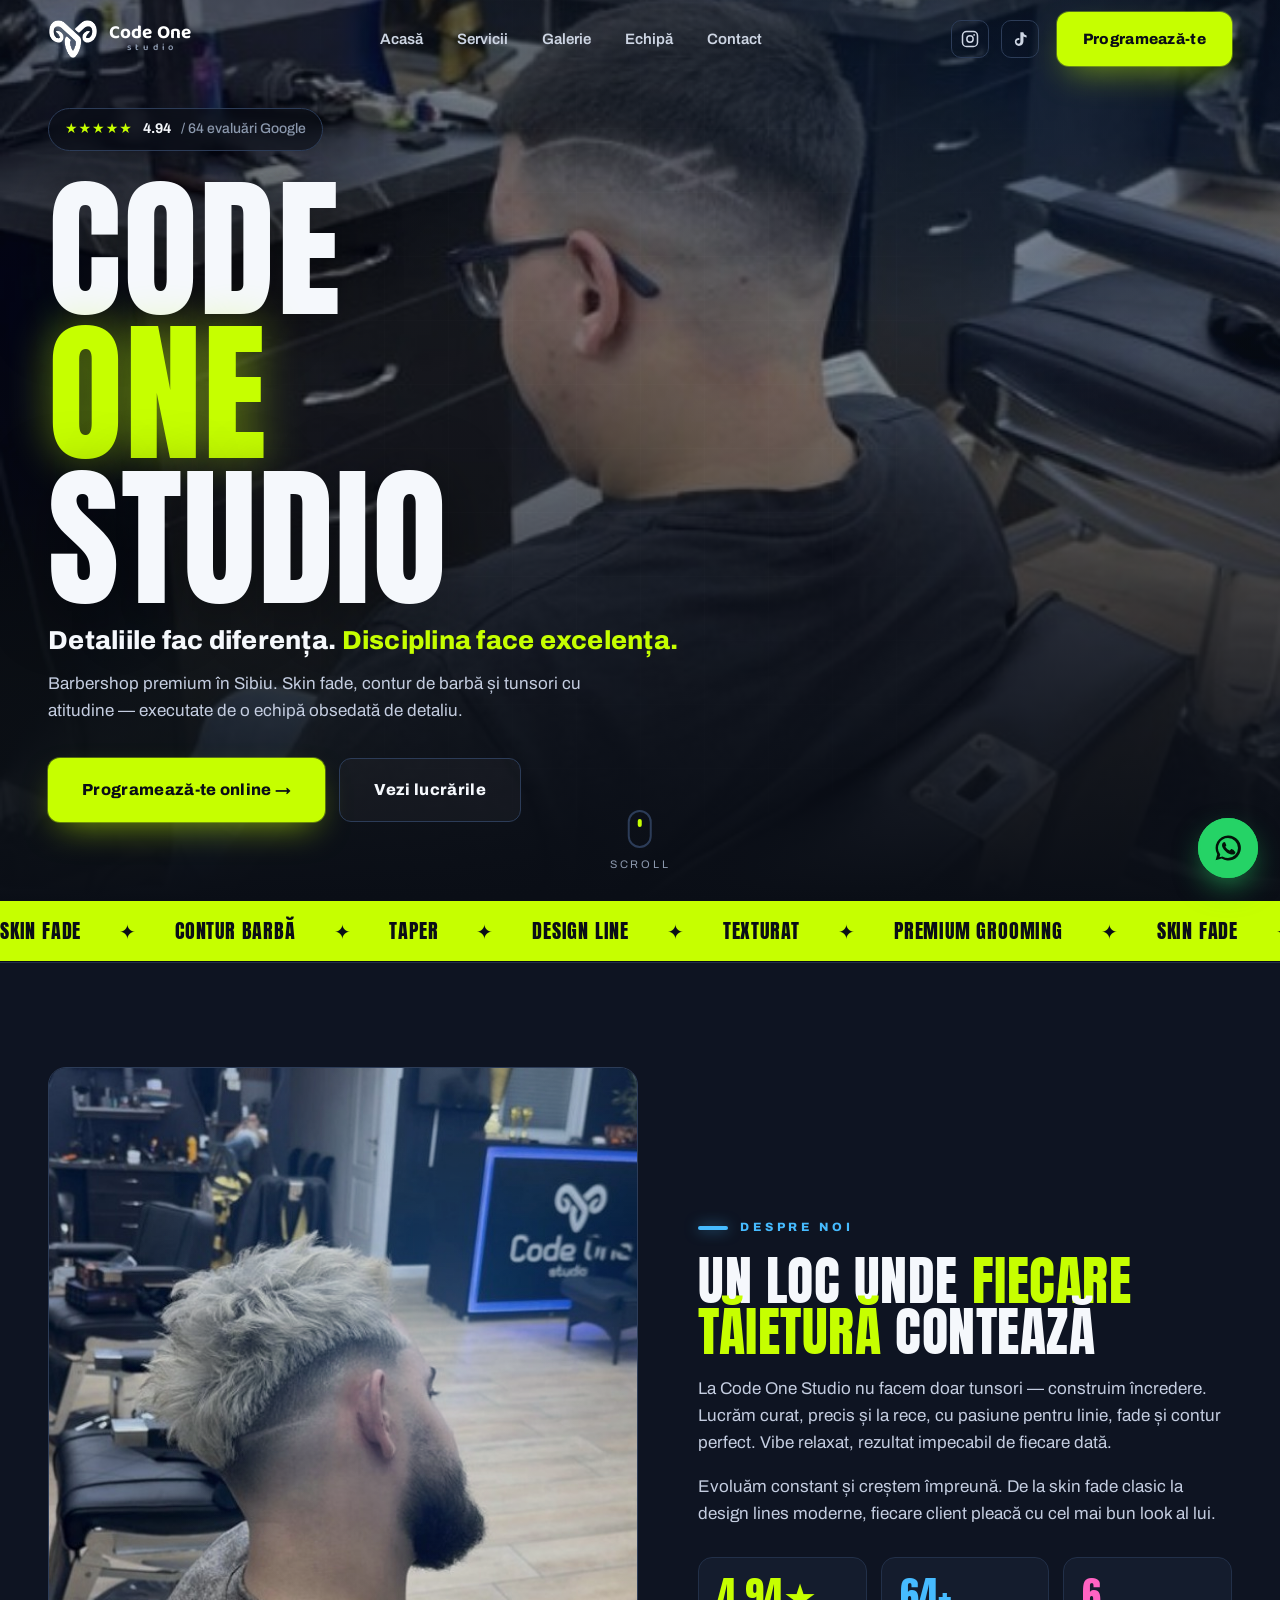
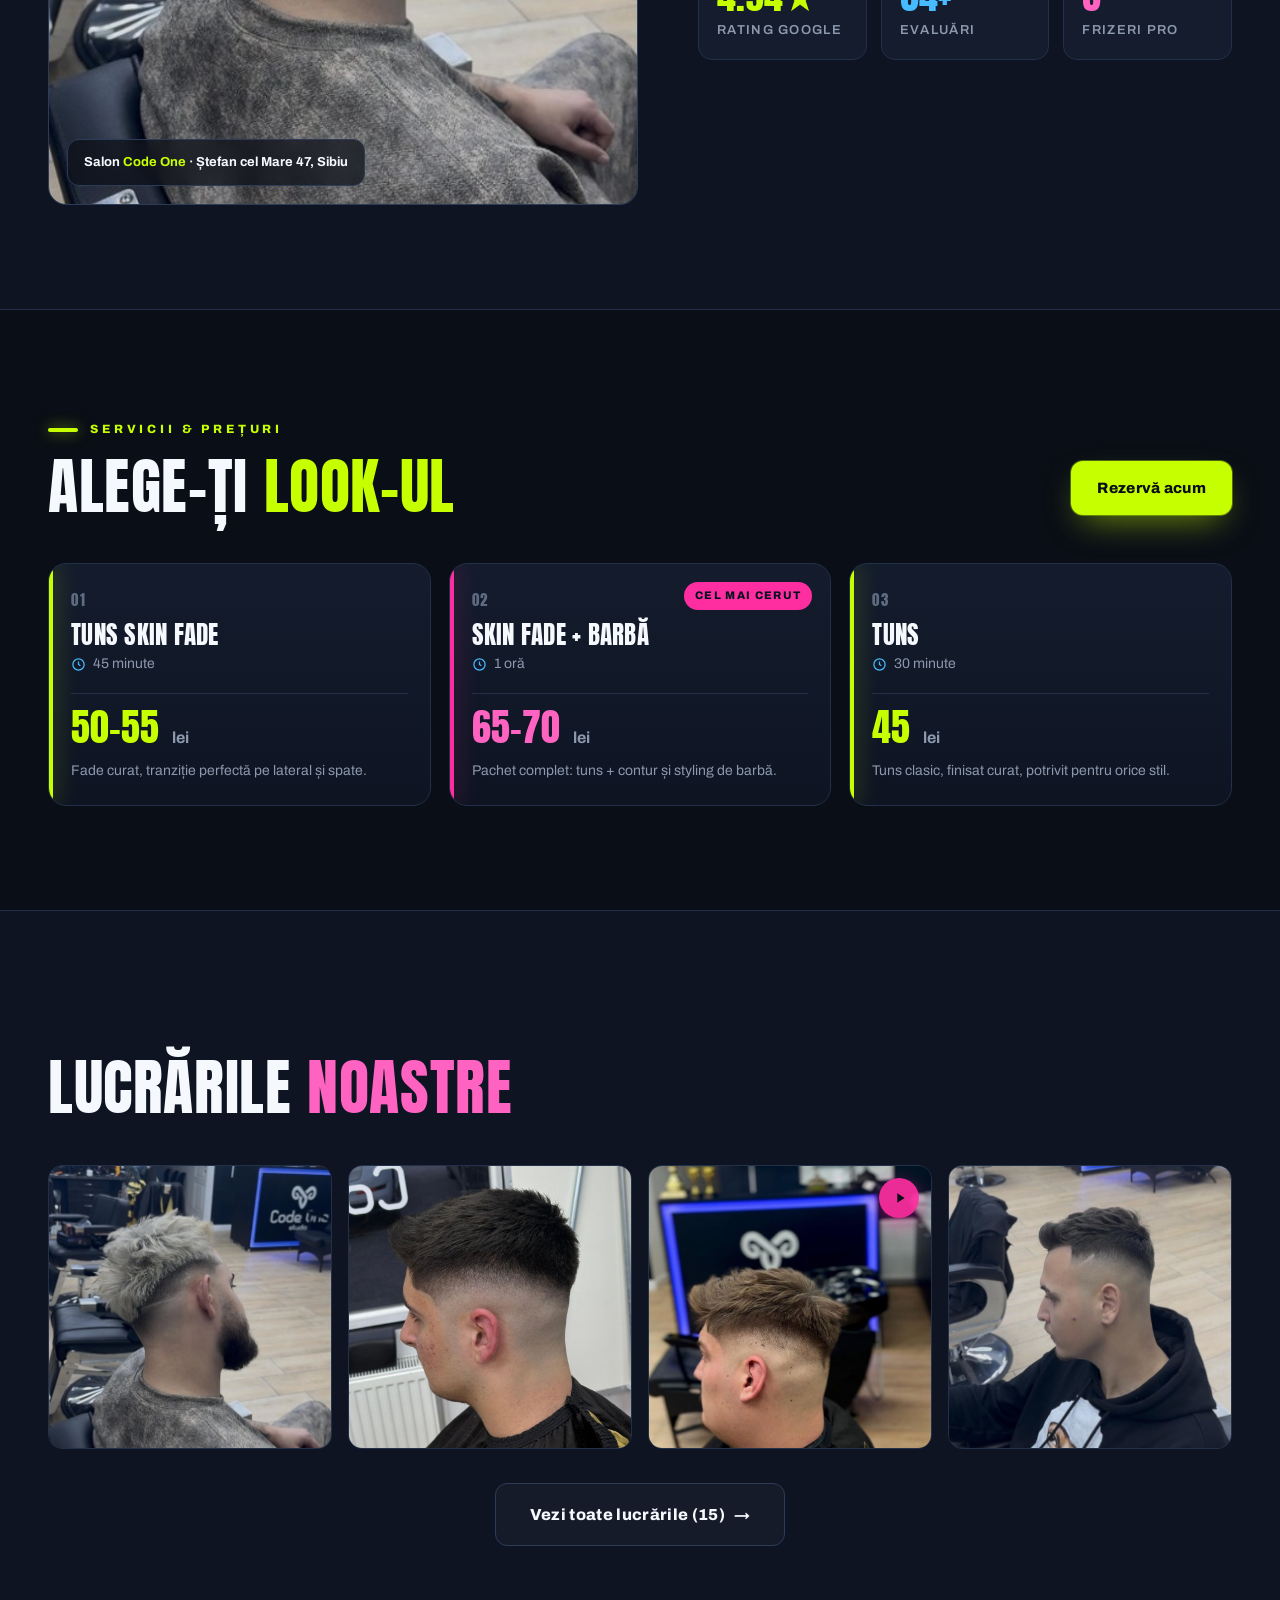
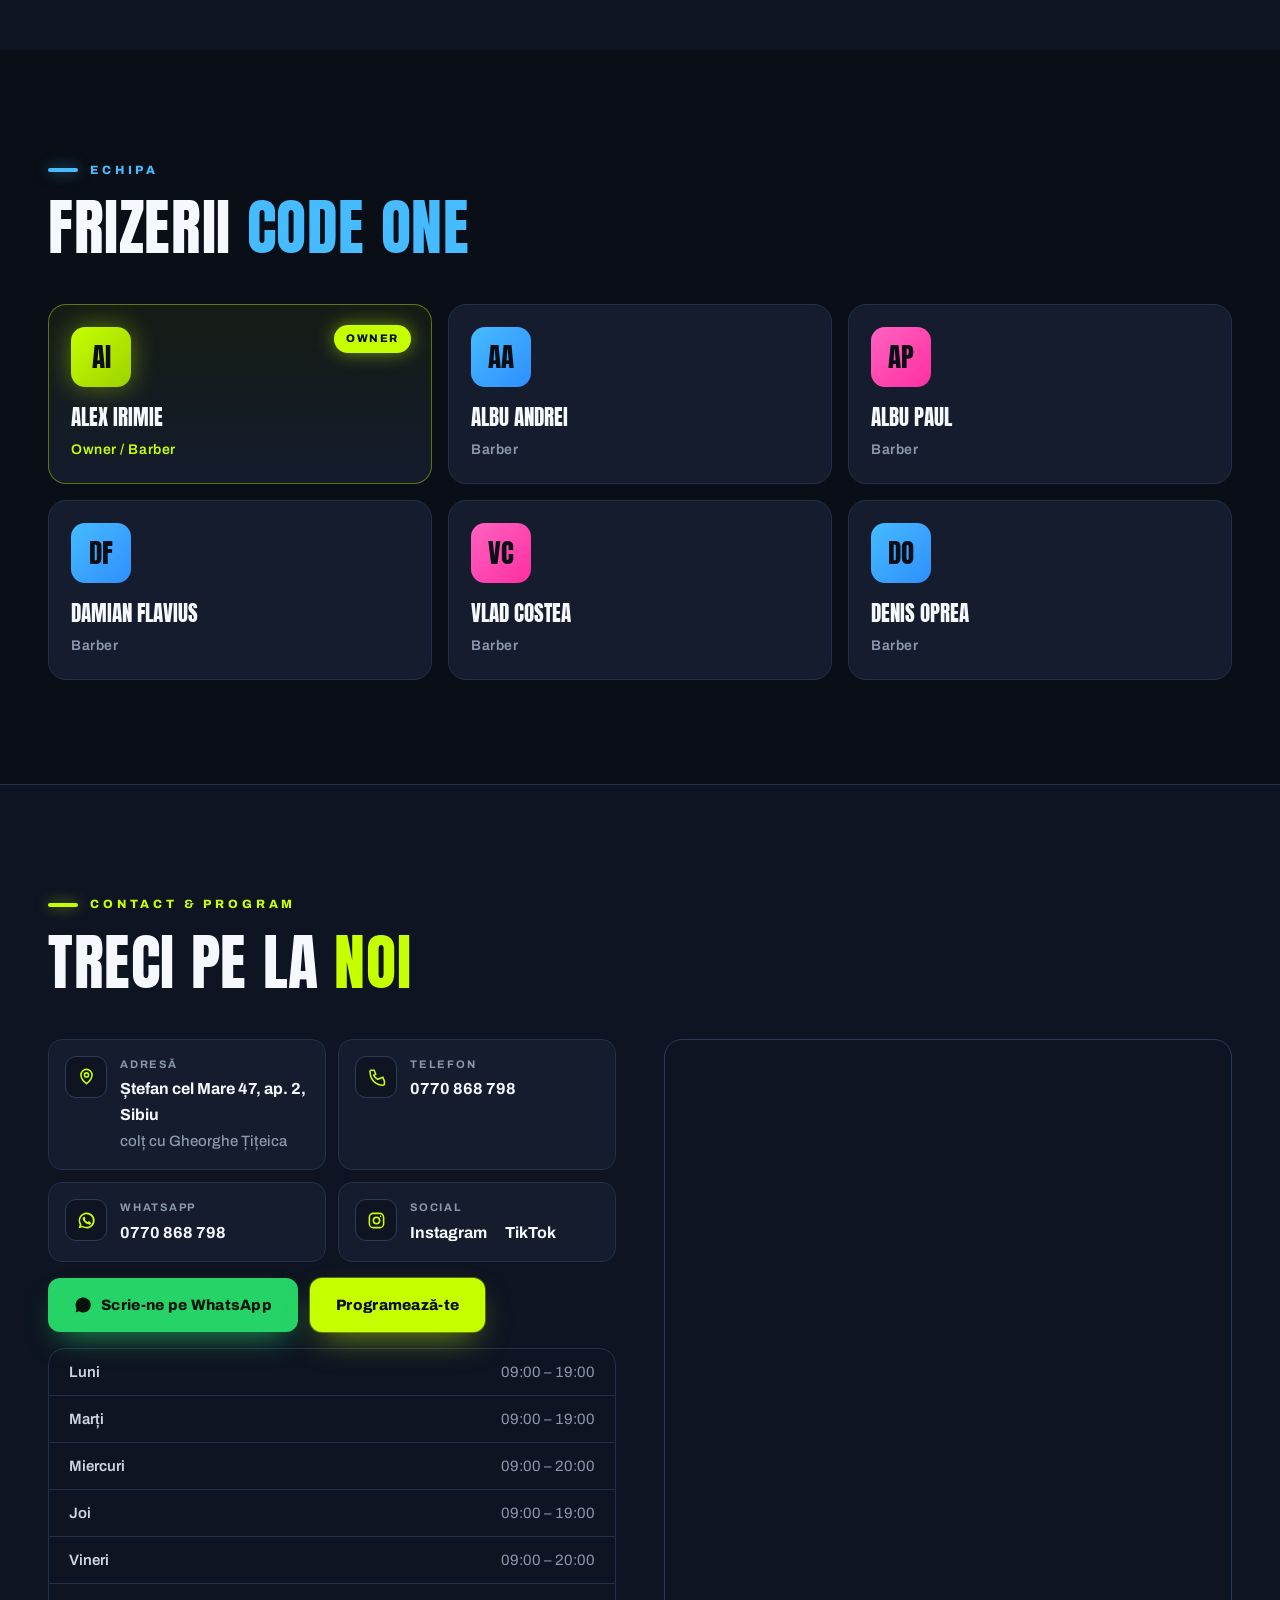
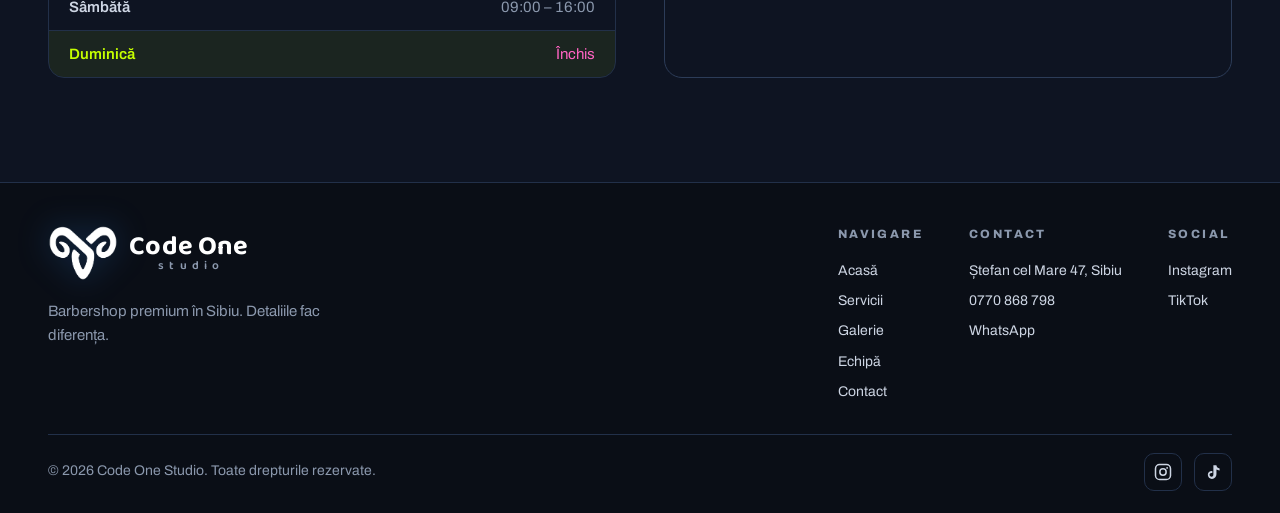
==== commit 9bbefee8: "Landing page mai curat: galerie cu 4 lucrări + pagină dedicată, secțiuni compacte - Galerie pe prima" ====
--- a/index.html
+++ b/index.html
@@ -8,7 +8,7 @@
 <link rel="preconnect" href="https://fonts.googleapis.com">
 <link rel="preconnect" href="https://fonts.gstatic.com" crossorigin>
 <link href="https://fonts.googleapis.com/css2?family=Anton&family=Archivo:ital,wght@0,400;0,500;0,600;0,700;0,800;0,900;1,700&family=Baloo+2:wght@500;600;700;800&display=swap" rel="stylesheet">
-<link rel="stylesheet" href="assets/styles.css">
+<link rel="stylesheet" href="assets/styles.css?v=2">
 </head>
 <body>
 
@@ -146,8 +146,8 @@
 <section class="section gallery" id="galerie" data-screen-label="Galerie">
   <div class="wrap">
     <div class="eyebrow pink reveal">Galerie</div>
-    <h2 class="section-title reveal" style="margin-bottom:48px;">LUCRĂRILE NOASTRE</h2>
-    <div class="gal-grid" id="galGrid">
+    <h2 class="section-title reveal" style="margin-bottom:48px;">LUCRĂRILE <span class="hl-p">NOASTRE</span></h2>
+    <div class="gal-grid" id="galGrid" data-preview="4" data-more-href="lucrari.html">
       <!-- items injected by app.js -->
     </div>
   </div>
@@ -181,6 +181,7 @@
     <h2 class="section-title reveal" style="margin-bottom:48px;">Treci pe la <span class="hl">noi</span></h2>
     <div class="contact-grid">
       <div class="contact-info">
+        <div class="contact-rows">
         <div class="row reveal">
           <div class="ico"><svg viewBox="0 0 24 24" fill="none" stroke="currentColor" stroke-width="2"><path d="M12 21s7-5.5 7-11a7 7 0 1 0-14 0c0 5.5 7 11 7 11z"/><circle cx="12" cy="10" r="2.6"/></svg></div>
           <div><div class="lab">Adresă</div><div class="val">Ștefan cel Mare 47, ap. 2, Sibiu<br><span style="font-weight:500;color:var(--muted);font-size:15px">colț cu Gheorghe Țițeica</span></div></div>
@@ -196,6 +197,7 @@
         <div class="row reveal">
           <div class="ico"><svg viewBox="0 0 24 24" fill="none" stroke="currentColor" stroke-width="2"><rect x="3" y="3" width="18" height="18" rx="5"/><circle cx="12" cy="12" r="4"/><circle cx="17.2" cy="6.8" r="1" fill="currentColor" stroke="none"/></svg></div>
           <div><div class="lab">Social</div><div class="val" style="display:flex;gap:18px;font-size:16px"><a href="https://www.instagram.com/codeone_studio/" target="_blank" rel="noopener">Instagram</a><a href="https://www.tiktok.com/@code.one7" target="_blank" rel="noopener">TikTok</a></div></div>
+        </div>
         </div>
         <div class="contact-cta reveal">
           <a class="btn btn-wa" href="https://wa.me/40770868798" target="_blank" rel="noopener">
--- a/assets/styles.css
+++ b/assets/styles.css
@@ -164,17 +164,17 @@
 
 /* ---------- servicii ---------- */
 .svc-head{display:flex;justify-content:space-between;align-items:flex-end;flex-wrap:wrap;gap:24px;margin-bottom:48px;}
-.svc-grid{display:grid;grid-template-columns:repeat(3,1fr);gap:22px;}
-.svc-card{position:relative;background:linear-gradient(180deg,var(--card),var(--bg-2));border:1px solid var(--line);border-radius:18px;padding:32px 28px 30px;overflow:hidden;transition:transform .3s var(--ease),border-color .3s;}
+.svc-grid{display:grid;grid-template-columns:repeat(3,1fr);gap:18px;}
+.svc-card{position:relative;background:linear-gradient(180deg,var(--card),var(--bg-2));border:1px solid var(--line);border-radius:18px;padding:24px 22px 22px;overflow:hidden;transition:transform .3s var(--ease),border-color .3s;}
 .svc-card::before{content:"";position:absolute;left:0;top:0;bottom:0;width:4px;background:var(--lime);box-shadow:0 0 22px rgba(198,255,0,.55);}
 .svc-card.feat::before{background:var(--pink);box-shadow:0 0 22px rgba(255,46,160,.55);}
 .svc-card:hover{transform:translateY(-6px);border-color:var(--line-2);}
 .svc-card .idx{font-family:'Anton';font-size:15px;color:var(--muted-2);letter-spacing:.1em;}
-.svc-card h3{font-size:30px;margin:14px 0 6px;}
+.svc-card h3{font-size:25px;margin:11px 0 6px;}
 .svc-card .dur{color:var(--muted);font-size:14px;display:flex;align-items:center;gap:7px;}
 .svc-card .dur svg{width:15px;height:15px;color:var(--blue-glow);}
-.svc-card .divider{height:1px;background:var(--line);margin:24px 0 18px;}
-.svc-card .price{font-family:'Anton';font-size:46px;color:var(--lime);line-height:1;}
+.svc-card .divider{height:1px;background:var(--line);margin:18px 0 14px;}
+.svc-card .price{font-family:'Anton';font-size:38px;color:var(--lime);line-height:1;}
 .svc-card.feat .price{color:var(--pink-glow);}
 .svc-card .price small{font-family:'Archivo';font-weight:700;font-size:16px;color:var(--muted);margin-left:4px;}
 .svc-card .tagline{color:var(--muted);font-size:14px;margin-top:14px;}
@@ -182,9 +182,11 @@
 
 /* ---------- galerie ---------- */
 .gallery{background:var(--bg-2);border-top:1px solid var(--line);}
-.gal-grid{column-count:3;column-gap:16px;}
-.gal-item{position:relative;break-inside:avoid;margin-bottom:16px;border-radius:14px;overflow:hidden;border:1px solid var(--line);cursor:pointer;background:#000;}
-.gal-item img,.gal-item video{width:100%;height:auto;display:block;transition:transform .5s var(--ease),filter .4s;}
+.gal-grid{display:grid;grid-template-columns:repeat(4,1fr);gap:16px;}
+.gal-item{position:relative;aspect-ratio:1/1;border-radius:14px;overflow:hidden;border:1px solid var(--line);cursor:pointer;background:#000;}
+.gal-item.is-hidden{display:none;}
+.gal-item img,.gal-item video{width:100%;height:100%;object-fit:cover;display:block;transition:transform .5s var(--ease),filter .4s;}
+.gal-more{display:flex;justify-content:center;margin-top:34px;}
 .gal-item:hover img,.gal-item:hover video{transform:scale(1.06);filter:brightness(.7);}
 .gal-item .ov{position:absolute;inset:0;display:flex;align-items:flex-end;padding:16px;opacity:0;transition:opacity .3s;background:linear-gradient(0deg,rgba(10,14,22,.85),transparent 60%);}
 .gal-item:hover .ov{opacity:1;}
@@ -204,15 +206,15 @@
 .lb-prev{left:18px;}.lb-next{right:18px;}
 
 /* ---------- echipa ---------- */
-.team-grid{display:grid;grid-template-columns:repeat(3,1fr);gap:20px;}
-.member{position:relative;border:1px solid var(--line);background:var(--card);border-radius:18px;padding:28px;overflow:hidden;transition:transform .3s var(--ease),border-color .3s;}
+.team-grid{display:grid;grid-template-columns:repeat(3,1fr);gap:16px;}
+.member{position:relative;border:1px solid var(--line);background:var(--card);border-radius:18px;padding:22px;overflow:hidden;transition:transform .3s var(--ease),border-color .3s;}
 .member:hover{transform:translateY(-5px);border-color:var(--line-2);}
 .member.owner{border-color:rgba(198,255,0,.4);background:linear-gradient(180deg,rgba(198,255,0,.06),var(--card));}
-.member .avatar{width:78px;height:78px;border-radius:16px;display:grid;place-items:center;font-family:'Anton';font-size:34px;color:#0A0E16;background:linear-gradient(135deg,var(--blue-glow),var(--blue));margin-bottom:20px;}
+.member .avatar{width:60px;height:60px;border-radius:14px;display:grid;place-items:center;font-family:'Anton';font-size:27px;color:#0A0E16;background:linear-gradient(135deg,var(--blue-glow),var(--blue));margin-bottom:14px;}
 .member.owner .avatar{background:linear-gradient(135deg,var(--lime),var(--lime-deep));box-shadow:0 0 26px rgba(198,255,0,.4);}
 .member:nth-child(3) .avatar{background:linear-gradient(135deg,var(--pink-glow),var(--pink));}
 .member:nth-child(5) .avatar{background:linear-gradient(135deg,var(--pink-glow),var(--pink));}
-.member .name{font-family:'Anton';font-size:24px;text-transform:uppercase;}
+.member .name{font-family:'Anton';font-size:21px;text-transform:uppercase;}
 .member .role{color:var(--muted);font-size:14px;margin-top:4px;font-weight:600;letter-spacing:.04em;}
 .member.owner .role{color:var(--lime);}
 .owner-badge{position:absolute;top:20px;right:20px;font-family:'Archivo';font-weight:800;font-size:11px;letter-spacing:.14em;color:#0A0E16;background:var(--lime);padding:5px 12px;border-radius:999px;text-transform:uppercase;box-shadow:0 0 18px rgba(198,255,0,.5);}
@@ -220,16 +222,16 @@
 /* ---------- contact ---------- */
 .contact{background:var(--bg-2);border-top:1px solid var(--line);}
 .contact-grid{display:grid;grid-template-columns:1fr 1fr;gap:48px;}
-.contact-info .row{display:flex;gap:16px;padding:20px 0;border-bottom:1px solid var(--line);}
-.contact-info .row:first-of-type{border-top:1px solid var(--line);}
-.contact-info .ico{width:46px;height:46px;flex-shrink:0;border-radius:12px;display:grid;place-items:center;border:1px solid var(--line-2);background:var(--card);color:var(--lime);}
-.contact-info .ico svg{width:20px;height:20px;}
-.contact-info .lab{font-size:12px;letter-spacing:.16em;text-transform:uppercase;color:var(--muted);font-weight:700;}
-.contact-info .val{font-size:18px;font-weight:700;margin-top:3px;}
+.contact-rows{display:grid;grid-template-columns:1fr 1fr;gap:12px;}
+.contact-info .row{display:flex;gap:13px;padding:16px;border:1px solid var(--line);border-radius:14px;background:var(--card);}
+.contact-info .ico{width:42px;height:42px;flex-shrink:0;border-radius:11px;display:grid;place-items:center;border:1px solid var(--line-2);background:var(--bg-2);color:var(--lime);}
+.contact-info .ico svg{width:19px;height:19px;}
+.contact-info .lab{font-size:11px;letter-spacing:.16em;text-transform:uppercase;color:var(--muted);font-weight:700;}
+.contact-info .val{font-size:16px;font-weight:700;margin-top:3px;}
 .contact-info .val a:hover{color:var(--lime);}
-.contact-cta{display:flex;gap:12px;flex-wrap:wrap;margin-top:26px;}
-.hours{margin-top:30px;border:1px solid var(--line);border-radius:16px;overflow:hidden;}
-.hours .hrow{display:flex;justify-content:space-between;padding:13px 20px;font-size:15px;border-bottom:1px solid var(--line);}
+.contact-cta{display:flex;gap:12px;flex-wrap:wrap;margin-top:16px;}
+.hours{margin-top:16px;border:1px solid var(--line);border-radius:16px;overflow:hidden;}
+.hours .hrow{display:flex;justify-content:space-between;padding:11px 20px;font-size:15px;border-bottom:1px solid var(--line);}
 .hours .hrow:last-child{border-bottom:0;}
 .hours .hrow.today{background:rgba(198,255,0,.07);}
 .hours .hrow .d{font-weight:600;color:#cdd5e3;}
@@ -240,14 +242,14 @@
 .map-wrap iframe{width:100%;height:100%;min-height:420px;border:0;filter:grayscale(.3) invert(.92) hue-rotate(180deg) contrast(.9);}
 
 /* ---------- footer ---------- */
-.footer{background:var(--bg);border-top:1px solid var(--line);position:relative;z-index:2;padding:60px 0 30px;}
-.footer-top{display:flex;justify-content:space-between;align-items:flex-start;gap:40px;flex-wrap:wrap;padding-bottom:40px;border-bottom:1px solid var(--line);}
-.footer .brand-sym{height:56px;}
-.footer .fcol h5{font-family:'Archivo';font-weight:800;font-size:12px;letter-spacing:.2em;text-transform:uppercase;color:var(--muted);margin-bottom:16px;}
-.footer .fcol a{display:block;color:#cdd5e3;padding:5px 0;font-size:15px;transition:color .2s;}
+.footer{background:var(--bg);border-top:1px solid var(--line);position:relative;z-index:2;padding:42px 0 22px;}
+.footer-top{display:flex;justify-content:space-between;align-items:flex-start;gap:32px;flex-wrap:wrap;padding-bottom:26px;border-bottom:1px solid var(--line);}
+.footer .brand-sym{height:46px;}
+.footer .fcol h5{font-family:'Archivo';font-weight:800;font-size:12px;letter-spacing:.2em;text-transform:uppercase;color:var(--muted);margin-bottom:11px;}
+.footer .fcol a{display:block;color:#cdd5e3;padding:4px 0;font-size:14px;transition:color .2s;}
 .footer .fcol a:hover{color:var(--lime);}
-.footer-cols{display:flex;gap:64px;flex-wrap:wrap;}
-.footer-bottom{display:flex;justify-content:space-between;align-items:center;gap:18px;flex-wrap:wrap;padding-top:24px;color:var(--muted);font-size:14px;}
+.footer-cols{display:flex;gap:46px;flex-wrap:wrap;}
+.footer-bottom{display:flex;justify-content:space-between;align-items:center;gap:18px;flex-wrap:wrap;padding-top:18px;color:var(--muted);font-size:14px;}
 .footer-bottom .socials a{border-color:var(--line);}
 
 /* floating WhatsApp */
@@ -302,18 +304,16 @@
 @media(max-width:980px){
   .nav,.header-right .socials{display:none;}
   .burger{display:flex;}
-  .svc-grid,.team-grid{grid-template-columns:1fr 1fr;}
   .about-grid,.contact-grid{grid-template-columns:1fr;gap:40px;}
-  .gal-grid{column-count:2;}
+  .gal-grid{grid-template-columns:repeat(3,1fr);}
 }
 @media(max-width:760px){
   .header .bar{height:66px;}
   .header-right .btn-lime{padding:12px 18px;font-size:14px;}
   .section{padding:74px 0;}
   .wrap{padding:0 18px;}
-  .svc-grid,.team-grid{grid-template-columns:1fr;}
-  .gal-grid{column-count:2;column-gap:12px;}
-  .gal-item{margin-bottom:12px;}
+  .svc-grid,.team-grid{gap:10px;}
+  .gal-grid{grid-template-columns:repeat(2,1fr);gap:12px;}
   .scroll-cue{display:none;}
   .hero{min-height:auto;}
   .hero-inner{padding-top:120px;padding-bottom:64px;}
@@ -352,12 +352,26 @@
   .eyebrow{font-size:11px;letter-spacing:.24em;}
   .hero h1{font-size:clamp(50px,21vw,76px);}
   .hero .slogan{font-size:17px;}
-  .gal-grid{column-count:1;}
-  .svc-card{padding:26px 22px;}
-  .svc-card .price{font-size:40px;}
+  .gal-grid{grid-template-columns:repeat(2,1fr);}
+  /* servicii + echipă: 3 compacte pe rând, vizibile dintr-un scroll */
+  .svc-grid,.team-grid{gap:8px;}
+  .svc-card{padding:15px 11px;border-radius:14px;}
+  .svc-card .idx{font-size:12px;}
+  .svc-card h3{font-size:15px;margin:8px 0 4px;line-height:1.05;}
+  .svc-card .dur{font-size:10.5px;gap:4px;}
+  .svc-card .dur svg{width:12px;height:12px;}
+  .svc-card .divider{margin:11px 0 9px;}
+  .svc-card .price{font-size:23px;}
+  .svc-card .price small{font-size:10px;margin-left:2px;}
+  .svc-card .tagline{font-size:10.5px;margin-top:7px;}
+  .feat-badge{font-size:8px;padding:3px 6px;top:8px;right:8px;letter-spacing:.05em;}
+  .member{padding:14px 9px;border-radius:14px;text-align:center;}
+  .member .avatar{width:46px;height:46px;font-size:19px;border-radius:12px;margin:0 auto 9px;}
+  .member .name{font-size:13px;}
+  .member .role{font-size:10px;}
+  .owner-badge{font-size:8px;padding:3px 6px;top:8px;right:8px;letter-spacing:.05em;}
   .bk-modal{padding:26px 20px 22px;border-radius:18px;}
   .bk-head h3{font-size:30px;}
-  .member .avatar{width:64px;height:64px;font-size:28px;}
   .contact-info .val{font-size:16px;}
 }
 @media(prefers-reduced-motion:reduce){
